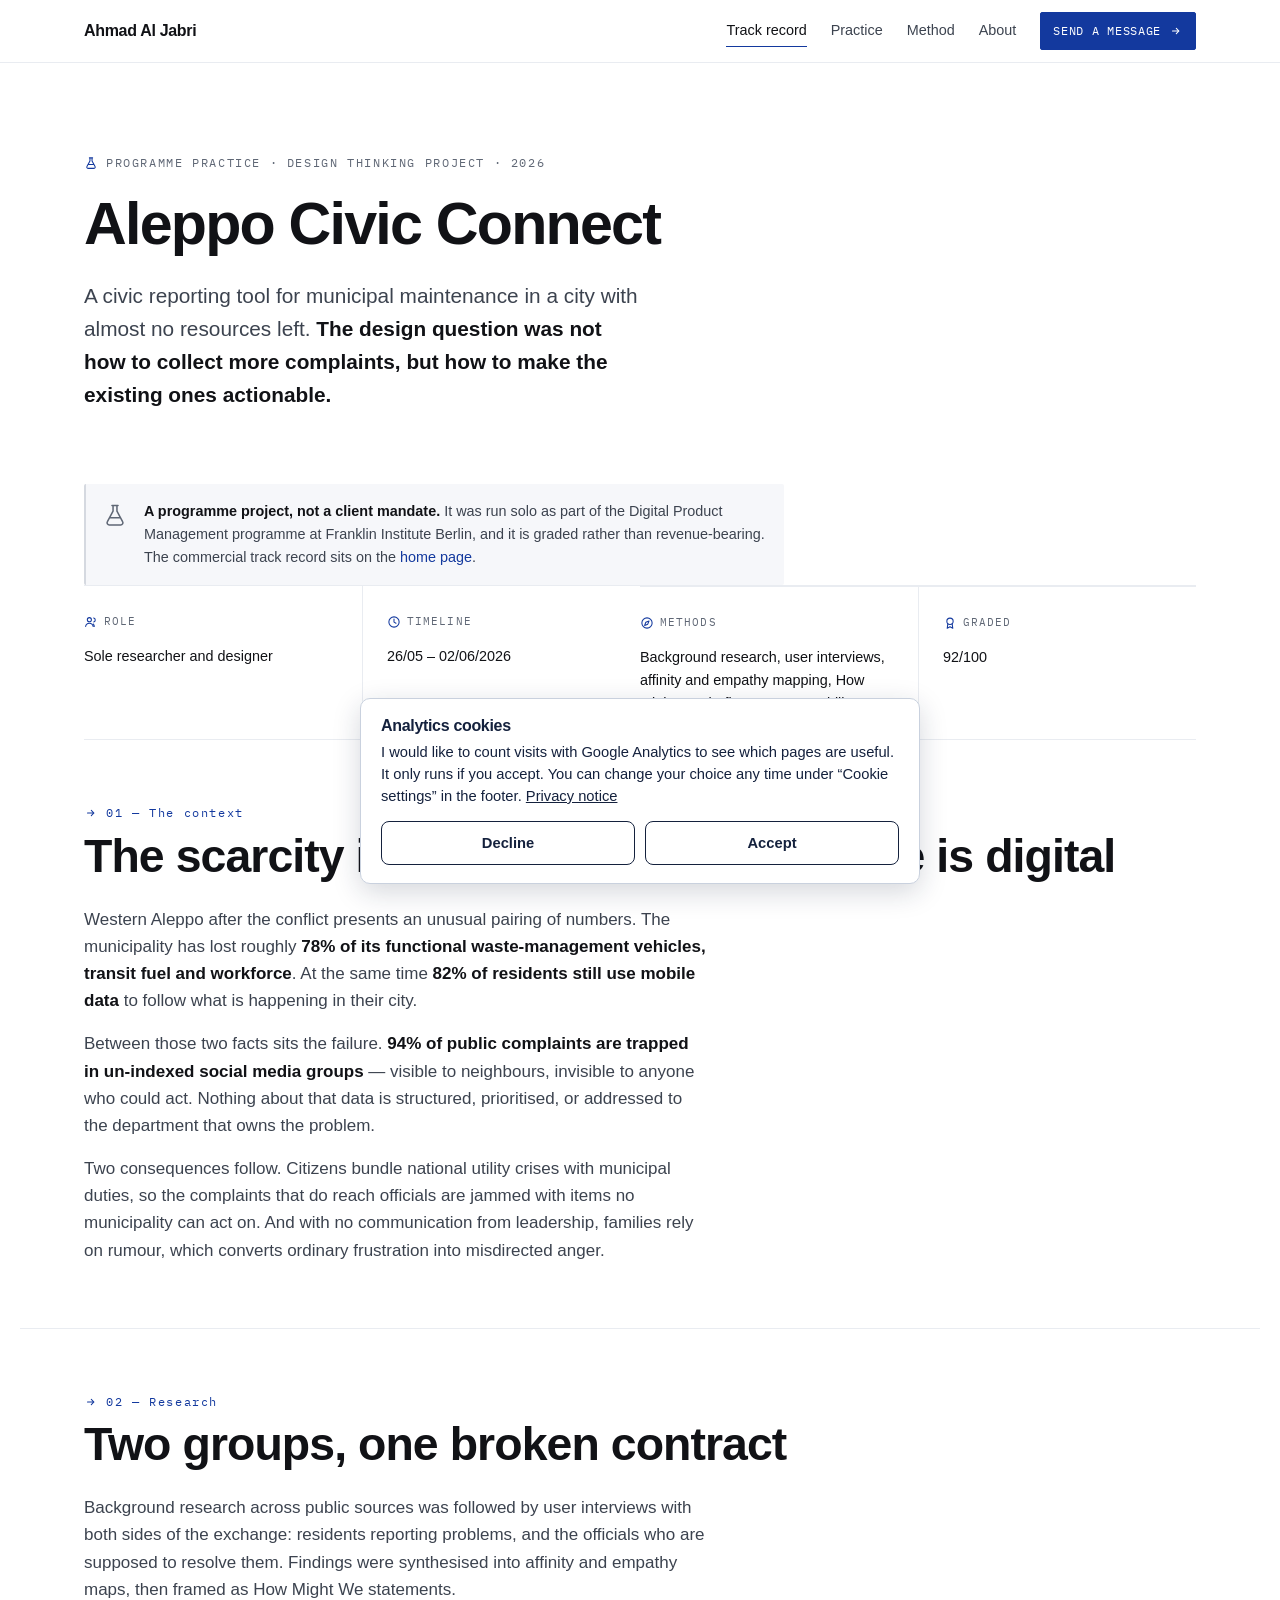
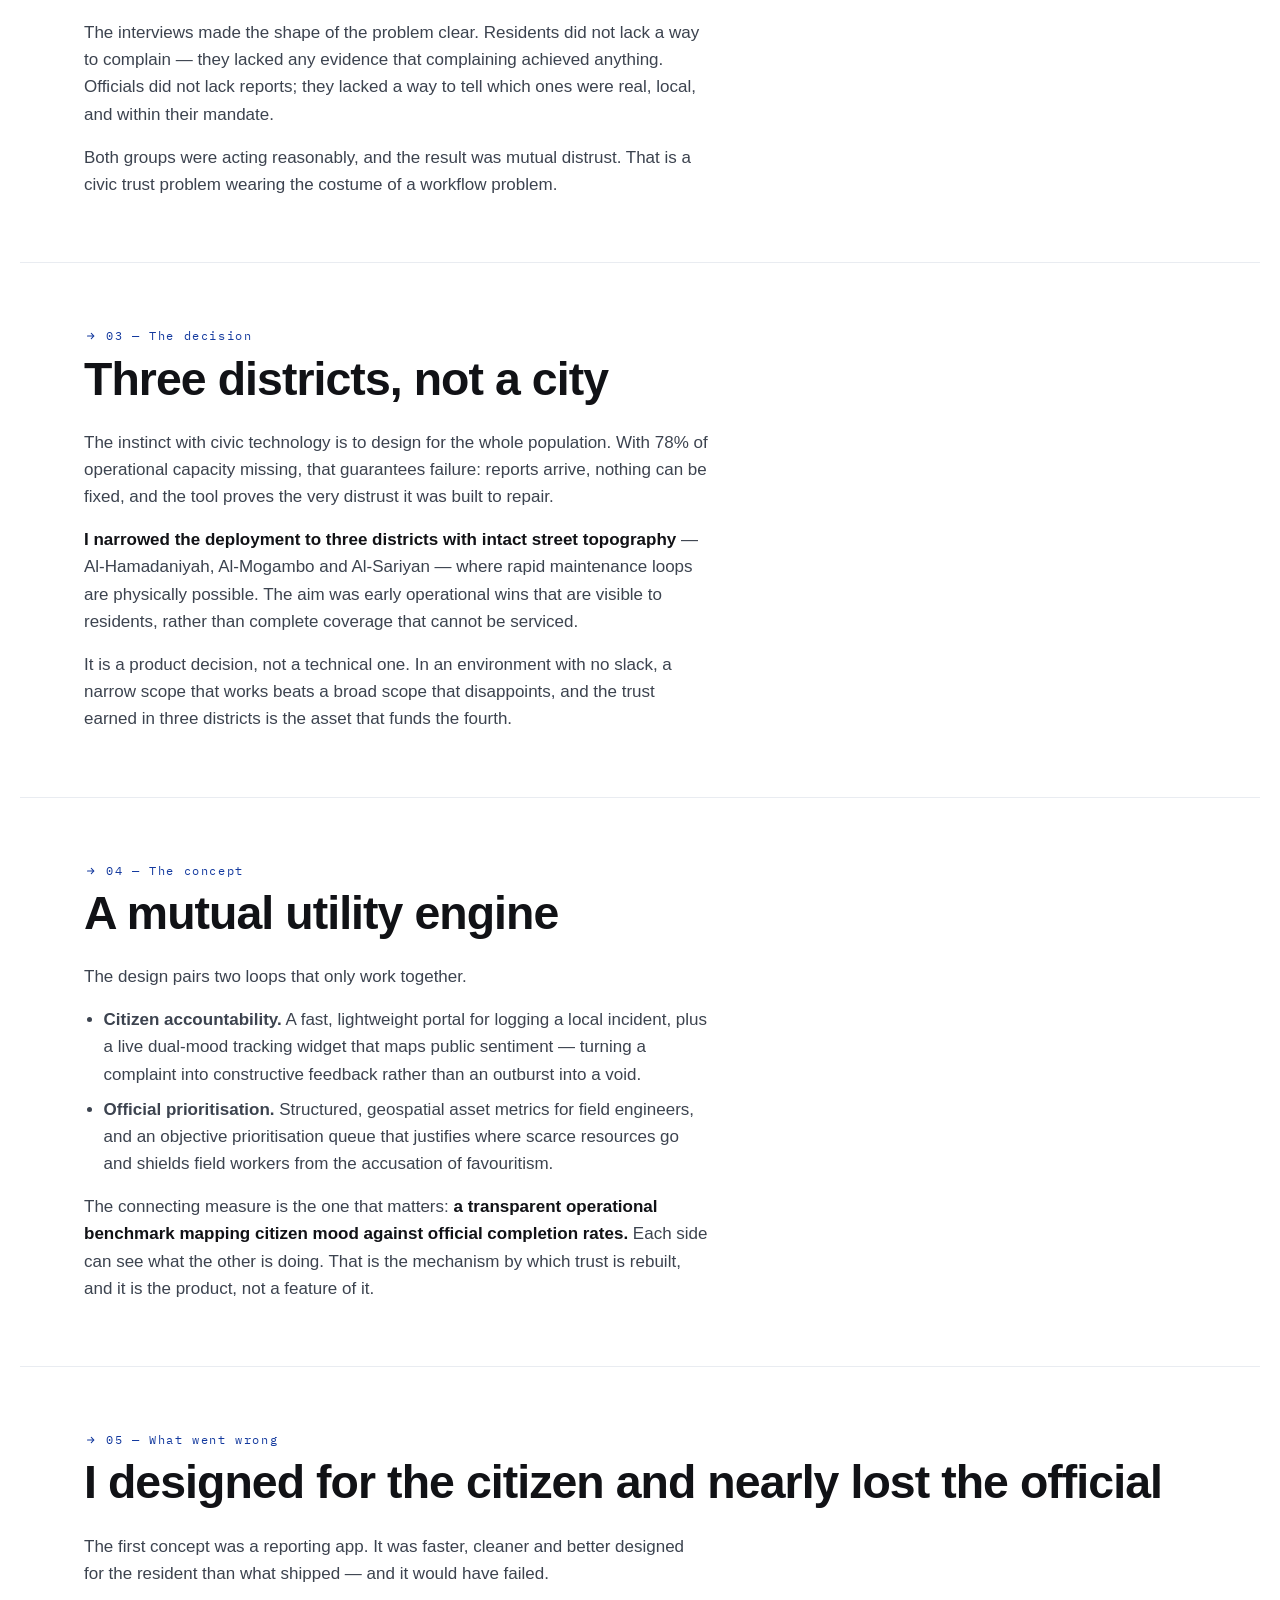
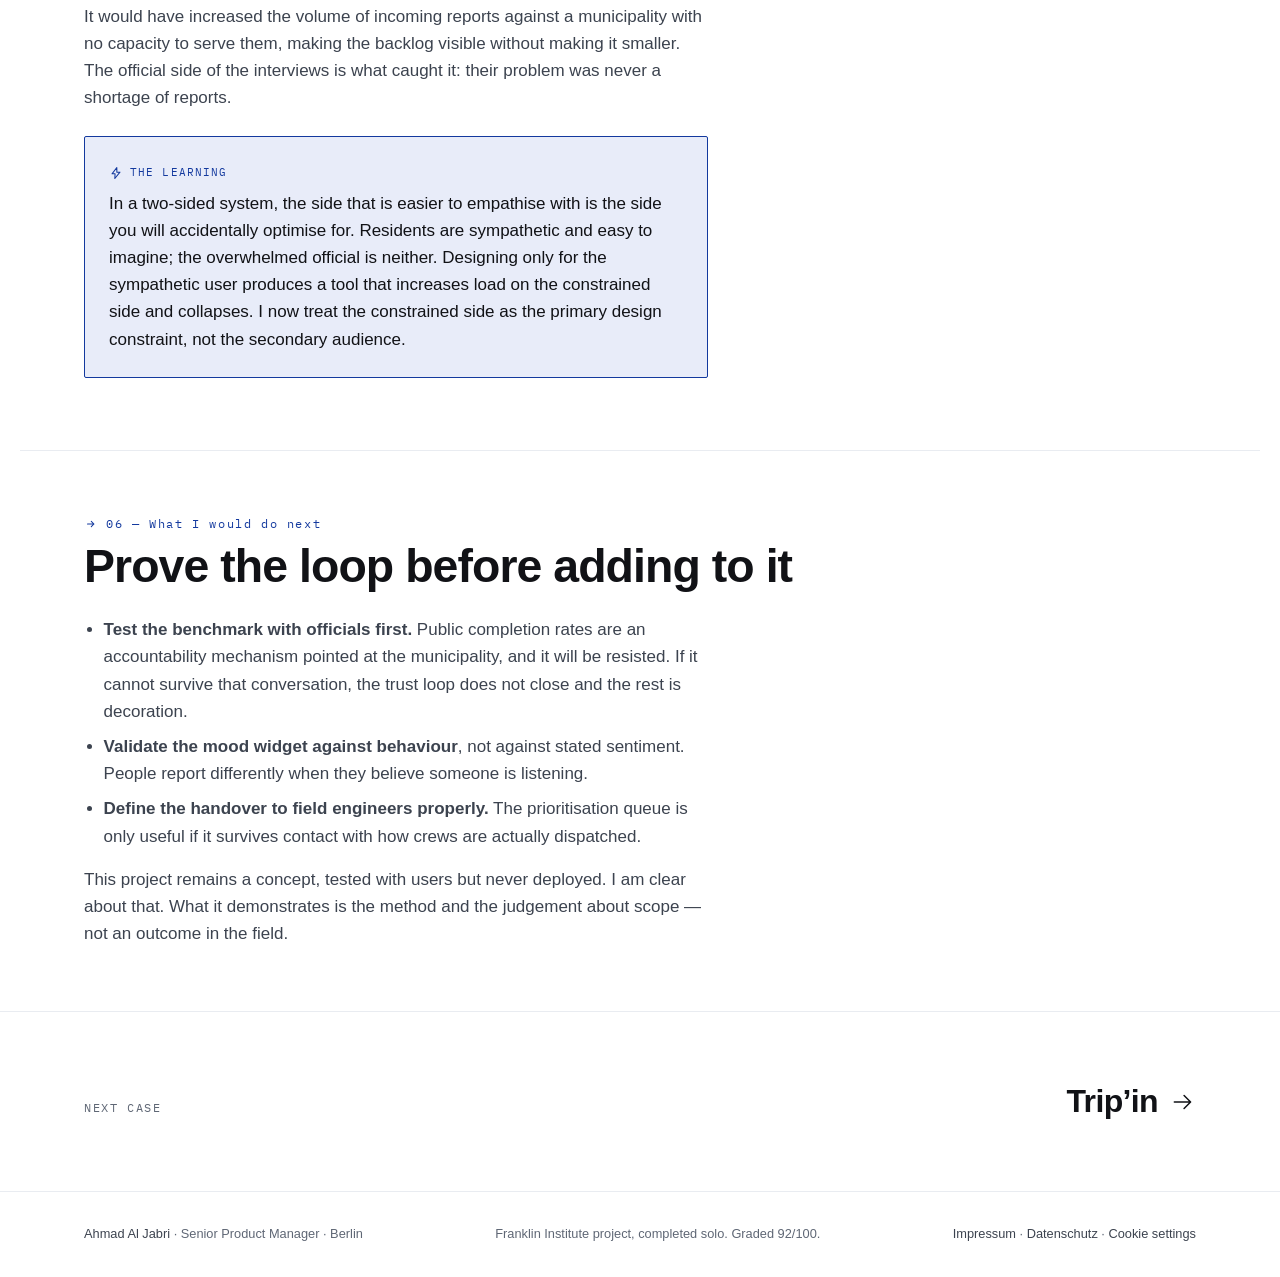
==== ahmad-site/case-aleppo.html @ 1c02255a "Add files via upload" ====
<!doctype html>
<html lang="en">
<head>
<meta charset="utf-8">
<meta name="viewport" content="width=device-width, initial-scale=1, viewport-fit=cover">
<title>Aleppo Civic Connect — Ahmad Al Jabri</title>
<meta name="description" content="A Design Thinking project: a civic reporting tool for municipal maintenance in a post-conflict city, where 78% of assets are gone but 82% of residents are still online.">
<link rel="stylesheet" href="assets/css/fonts.css">
<link rel="icon" href="assets/img/favicon.svg" type="image/svg+xml">
<link rel="canonical" href="https://ahmadaljabri.netlify.app/case-aleppo.html">
<meta property="og:type" content="website">
<meta property="og:title" content="Aleppo Civic Connect — Ahmad Al Jabri">
<meta property="og:description" content="A Design Thinking project: a civic reporting tool for municipal maintenance in a post-conflict city, where 78% of assets are gone but 82% of residents are still online.">
<meta property="og:url" content="https://ahmadaljabri.netlify.app/case-aleppo.html">
<meta property="og:image" content="https://ahmadaljabri.netlify.app/assets/img/ahmad.jpg">
<meta name="twitter:card" content="summary">
<link rel="stylesheet" href="assets/css/styles.css">
<link rel="stylesheet" href="assets/css/consent.css">
</head>
<body>

<!-- icon set -->
<svg class="icon-sprite" aria-hidden="true" focusable="false" xmlns="http://www.w3.org/2000/svg"><defs>
  <symbol id="i-arrow" viewBox="0 0 24 24"><path d="M4 12h14M13 6l6 6-6 6"/></symbol>
  <symbol id="i-arrow-sm" viewBox="0 0 24 24"><path d="M6 12h11M12.5 7.5 17 12l-4.5 4.5"/></symbol>
  <symbol id="i-rise" viewBox="0 0 24 24"><path d="M3 17.5l6-6 4 4 8-8M16.5 7.5H21v4.5"/></symbol>
  <symbol id="i-fall" viewBox="0 0 24 24"><path d="M3 6.5l6 6 4-4 8 8M16.5 16.5H21V12"/></symbol>
  <symbol id="i-chart" viewBox="0 0 24 24"><path d="M3 20.5h18M6.5 20.5V12M12 20.5V5.5M17.5 20.5V15"/></symbol>
  <symbol id="i-layers" viewBox="0 0 24 24"><path d="M12 3 3 7.5 12 12l9-4.5L12 3ZM3 12.4 12 17l9-4.6M3 17.2 12 21.8l9-4.6"/></symbol>
  <symbol id="i-target" viewBox="0 0 24 24"><circle cx="12" cy="12" r="8.6"/><circle cx="12" cy="12" r="4"/><path d="M12 11.9v.2"/></symbol>
  <symbol id="i-shield" viewBox="0 0 24 24"><path d="M12 2.9 4.6 6.1v6c0 4.2 3 7.5 7.4 9.1 4.4-1.6 7.4-4.9 7.4-9.1v-6L12 2.9Z"/><path d="M9.1 11.9l2.2 2.2 4-4"/></symbol>
  <symbol id="i-zap" viewBox="0 0 24 24"><path d="M13.4 2.6 5.2 13.4h5.2L10 21.4l8.8-10.8h-5.3l-.1-8Z"/></symbol>
  <symbol id="i-users" viewBox="0 0 24 24"><circle cx="9.2" cy="8" r="3.5"/><path d="M2.8 19.6a6.5 6.5 0 0 1 12.8 0M16.6 5.1a3.5 3.5 0 0 1 0 6.8M17.6 19.6a6.6 6.6 0 0 0-1.5-4.2"/></symbol>
  <symbol id="i-device" viewBox="0 0 24 24"><rect x="7" y="2.6" width="10" height="18.8" rx="2.2"/><path d="M11 18.6h2"/></symbol>
  <symbol id="i-grid" viewBox="0 0 24 24"><rect x="3.2" y="3.2" width="7.2" height="7.2" rx="1"/><rect x="13.6" y="3.2" width="7.2" height="7.2" rx="1"/><rect x="3.2" y="13.6" width="7.2" height="7.2" rx="1"/><rect x="13.6" y="13.6" width="7.2" height="7.2" rx="1"/></symbol>
  <symbol id="i-search" viewBox="0 0 24 24"><circle cx="10.7" cy="10.7" r="6.7"/><path d="m15.5 15.5 5.3 5.3"/></symbol>
  <symbol id="i-compass" viewBox="0 0 24 24"><circle cx="12" cy="12" r="8.8"/><path d="m15.4 8.6-2.1 5.4-5.4 2.1 2.1-5.4 5.4-2.1Z"/></symbol>
  <symbol id="i-globe" viewBox="0 0 24 24"><circle cx="12" cy="12" r="8.8"/><path d="M3.2 12h17.6M12 3.2c2.3 2.4 3.6 5.5 3.6 8.8S14.3 18.4 12 20.8c-2.3-2.4-3.6-5.5-3.6-8.8S9.7 5.6 12 3.2Z"/></symbol>
  <symbol id="i-bank" viewBox="0 0 24 24"><path d="M3 9.8 12 4.2l9 5.6M5.2 10.4v9h13.6v-9M3 19.4h18M9.2 19.4v-5.2M14.8 19.4v-5.2"/></symbol>
  <symbol id="i-briefcase" viewBox="0 0 24 24"><rect x="2.8" y="7.2" width="18.4" height="12.8" rx="2"/><path d="M8.8 7.2V5.4a2 2 0 0 1 2-2h2.4a2 2 0 0 1 2 2v1.8M2.8 12.6h18.4"/></symbol>
  <symbol id="i-cap" viewBox="0 0 24 24"><path d="M2.6 8.6 12 4.2l9.4 4.4L12 13 2.6 8.6Z"/><path d="M6.6 10.6v4.8c0 1.7 2.4 3 5.4 3s5.4-1.3 5.4-3v-4.8M20.4 9.6V15"/></symbol>
  <symbol id="i-award" viewBox="0 0 24 24"><circle cx="12" cy="9" r="5.4"/><path d="M8.3 13.4 7.2 21 12 18.4 16.8 21l-1.1-7.6"/></symbol>
  <symbol id="i-flask" viewBox="0 0 24 24"><path d="M9.2 3.2h5.6M10.2 3.2v5.2L5 18.2A2 2 0 0 0 6.8 21.2h10.4a2 2 0 0 0 1.8-3L13.8 8.4V3.2M7.6 14.6h8.8"/></symbol>
  <symbol id="i-sliders" viewBox="0 0 24 24"><path d="M3.5 7.5h9M18.5 7.5h2M3.5 16.5h3M12.5 16.5h8"/><circle cx="15" cy="7.5" r="2.4"/><circle cx="9.5" cy="16.5" r="2.4"/></symbol>
  <symbol id="i-doc" viewBox="0 0 24 24"><path d="M14 3.2H7.4a2 2 0 0 0-2 2v13.6a2 2 0 0 0 2 2h9.2a2 2 0 0 0 2-2V8L14 3.2Z"/><path d="M13.8 3.4V8h4.6M9 13.4h6M9 17h4"/></symbol>
  <symbol id="i-check" viewBox="0 0 24 24"><path d="m4.8 12.4 4.9 4.9L19.4 7.6"/></symbol>
  <symbol id="i-clock" viewBox="0 0 24 24"><circle cx="12" cy="12" r="8.8"/><path d="M12 7v5.2l3.4 2"/></symbol>
  <symbol id="i-pin" viewBox="0 0 24 24"><path d="M12 21.4s6.9-5.5 6.9-10.9a6.9 6.9 0 1 0-13.8 0C5.1 15.9 12 21.4 12 21.4Z"/><circle cx="12" cy="10.2" r="2.6"/></symbol>
  <symbol id="i-mail" viewBox="0 0 24 24"><rect x="2.8" y="4.8" width="18.4" height="14.4" rx="2"/><path d="m3.6 6.6 8.4 6.1 8.4-6.1"/></symbol>
  <symbol id="i-link" viewBox="0 0 24 24"><path d="M10.6 13.4 20.8 3.2M15 3.2h5.8V9M20 14.2V19a2 2 0 0 1-2 2H6a2 2 0 0 1-2-2V7a2 2 0 0 1 2-2h4.8"/></symbol>
  <symbol id="i-quote" viewBox="0 0 24 24"><path d="M9 7.4c-2.7 1.1-4.4 3.4-4.4 6.1 0 1.9 1.2 3.2 2.9 3.2 1.5 0 2.6-1.1 2.6-2.6 0-1.4-1-2.4-2.4-2.4M19 7.4c-2.7 1.1-4.4 3.4-4.4 6.1 0 1.9 1.2 3.2 2.9 3.2 1.5 0 2.6-1.1 2.6-2.6 0-1.4-1-2.4-2.4-2.4"/></symbol>
  <symbol id="i-swap" viewBox="0 0 24 24"><path d="M4 8.4h13.4M14.4 5.4l3 3-3 3M20 15.6H6.6M9.6 12.6l-3 3 3 3"/></symbol>
</defs></svg>

<div class="progress" aria-hidden="true"></div>
<a class="skip" href="#main">Skip to content</a>

<header class="nav nav--static">
  <div class="wrap nav-in">
    <a class="nav-name" href="index.html">Ahmad Al Jabri</a>
    <nav class="nav-links" aria-label="Primary">
      <a href="index.html#work" class="is-active">Track record</a>
      <a href="index.html#practice">Practice</a>
      <a href="index.html#method">Method</a>
      <a href="index.html#about">About</a>
    </nav>
    <a class="btn btn--sm" href="index.html#contact">Send a message<svg class="icon icon--sm" aria-hidden="true"><use href="#i-arrow-sm"/></svg></a>
  </div>
</header>

<main id="main">

  <section class="case-hero wrap">
    <p class="eyebrow"><svg class="icon icon--sm" aria-hidden="true"><use href="#i-flask"/></svg>Programme practice · Design Thinking project · 2026</p>
    <h1>Aleppo Civic Connect</h1>
    <p class="one-line">A civic reporting tool for municipal maintenance in a city with almost no resources left. <b>The design question was not how to collect more complaints, but how to make the existing ones actionable.</b></p>
  </section>

  <section class="wrap">
    <div class="tier tier--quiet">
      <svg class="icon icon--lg" aria-hidden="true"><use href="#i-flask"/></svg>
      <p><b>A programme project, not a client mandate.</b> It was run solo as part of the Digital Product Management programme at Franklin Institute Berlin, and it is graded rather than revenue-bearing. The commercial track record sits on the <a href="index.html#work">home page</a>.</p>
    </div>
  </section>

  <section class="wrap">
    <div class="glance">
      <div><p class="k"><svg class="icon icon--sm" aria-hidden="true"><use href="#i-users"/></svg>Role</p><p class="v">Sole researcher and designer</p></div>
      <div><p class="k"><svg class="icon icon--sm" aria-hidden="true"><use href="#i-clock"/></svg>Timeline</p><p class="v">26/05 – 02/06/2026</p></div>
      <div><p class="k"><svg class="icon icon--sm" aria-hidden="true"><use href="#i-compass"/></svg>Methods</p><p class="v">Background research, user interviews, affinity and empathy mapping, How Might We, lo-fi prototype, usability test</p></div>
      <div><p class="k"><svg class="icon icon--sm" aria-hidden="true"><use href="#i-award"/></svg>Graded</p><p class="v">92/100</p></div>
    </div>
  </section>

  <section class="beat wrap" style="border-top:0">
    <div class="beat-head">
      <p class="n"><svg class="icon icon--sm" aria-hidden="true"><use href="#i-arrow-sm"/></svg>01 — The context</p>
      <h2>The scarcity is physical; the abundance is digital</h2>
    </div>
    <div class="prose">
      <p>Western Aleppo after the conflict presents an unusual pairing of numbers. The municipality has lost roughly <b>78% of its functional waste-management vehicles, transit fuel and workforce</b>. At the same time <b>82% of residents still use mobile data</b> to follow what is happening in their city.</p>
      <p>Between those two facts sits the failure. <b>94% of public complaints are trapped in un-indexed social media groups</b> — visible to neighbours, invisible to anyone who could act. Nothing about that data is structured, prioritised, or addressed to the department that owns the problem.</p>
      <p>Two consequences follow. Citizens bundle national utility crises with municipal duties, so the complaints that do reach officials are jammed with items no municipality can act on. And with no communication from leadership, families rely on rumour, which converts ordinary frustration into misdirected anger.</p>
    </div>
  </section>

  <section class="beat wrap">
    <div class="beat-head">
      <p class="n"><svg class="icon icon--sm" aria-hidden="true"><use href="#i-arrow-sm"/></svg>02 — Research</p>
      <h2>Two groups, one broken contract</h2>
    </div>
    <div class="prose">
      <p>Background research across public sources was followed by user interviews with both sides of the exchange: residents reporting problems, and the officials who are supposed to resolve them. Findings were synthesised into affinity and empathy maps, then framed as How Might We statements.</p>
      <p>The interviews made the shape of the problem clear. Residents did not lack a way to complain — they lacked any evidence that complaining achieved anything. Officials did not lack reports; they lacked a way to tell which ones were real, local, and within their mandate.</p>
      <p>Both groups were acting reasonably, and the result was mutual distrust. That is a civic trust problem wearing the costume of a workflow problem.</p>
    </div>
  </section>

  <section class="beat wrap">
    <div class="beat-head">
      <p class="n"><svg class="icon icon--sm" aria-hidden="true"><use href="#i-arrow-sm"/></svg>03 — The decision</p>
      <h2>Three districts, not a city</h2>
    </div>
    <div class="prose">
      <p>The instinct with civic technology is to design for the whole population. With 78% of operational capacity missing, that guarantees failure: reports arrive, nothing can be fixed, and the tool proves the very distrust it was built to repair.</p>
      <p><b>I narrowed the deployment to three districts with intact street topography</b> — Al-Hamadaniyah, Al-Mogambo and Al-Sariyan — where rapid maintenance loops are physically possible. The aim was early operational wins that are visible to residents, rather than complete coverage that cannot be serviced.</p>
      <p>It is a product decision, not a technical one. In an environment with no slack, a narrow scope that works beats a broad scope that disappoints, and the trust earned in three districts is the asset that funds the fourth.</p>
    </div>
  </section>

  <section class="beat wrap">
    <div class="beat-head">
      <p class="n"><svg class="icon icon--sm" aria-hidden="true"><use href="#i-arrow-sm"/></svg>04 — The concept</p>
      <h2>A mutual utility engine</h2>
    </div>
    <div class="prose">
      <p>The design pairs two loops that only work together.</p>
      <ul>
        <li><b>Citizen accountability.</b> A fast, lightweight portal for logging a local incident, plus a live dual-mood tracking widget that maps public sentiment — turning a complaint into constructive feedback rather than an outburst into a void.</li>
        <li><b>Official prioritisation.</b> Structured, geospatial asset metrics for field engineers, and an objective prioritisation queue that justifies where scarce resources go and shields field workers from the accusation of favouritism.</li>
      </ul>
      <p>The connecting measure is the one that matters: <b>a transparent operational benchmark mapping citizen mood against official completion rates.</b> Each side can see what the other is doing. That is the mechanism by which trust is rebuilt, and it is the product, not a feature of it.</p>
    </div>
  </section>

  <section class="beat wrap">
    <div class="beat-head">
      <p class="n"><svg class="icon icon--sm" aria-hidden="true"><use href="#i-arrow-sm"/></svg>05 — What went wrong</p>
      <h2>I designed for the citizen and nearly lost the official</h2>
    </div>
    <div class="prose">
      <p>The first concept was a reporting app. It was faster, cleaner and better designed for the resident than what shipped — and it would have failed.</p>
      <p>It would have increased the volume of incoming reports against a municipality with no capacity to serve them, making the backlog visible without making it smaller. The official side of the interviews is what caught it: their problem was never a shortage of reports.</p>
      <div class="pull">
        <p class="k"><svg class="icon icon--sm" aria-hidden="true"><use href="#i-zap"/></svg>The learning</p>
        <p>In a two-sided system, the side that is easier to empathise with is the side you will accidentally optimise for. Residents are sympathetic and easy to imagine; the overwhelmed official is neither. Designing only for the sympathetic user produces a tool that increases load on the constrained side and collapses. I now treat the constrained side as the primary design constraint, not the secondary audience.</p>
      </div>
    </div>
  </section>

  <section class="beat wrap">
    <div class="beat-head">
      <p class="n"><svg class="icon icon--sm" aria-hidden="true"><use href="#i-arrow-sm"/></svg>06 — What I would do next</p>
      <h2>Prove the loop before adding to it</h2>
    </div>
    <div class="prose">
      <ul>
        <li><b>Test the benchmark with officials first.</b> Public completion rates are an accountability mechanism pointed at the municipality, and it will be resisted. If it cannot survive that conversation, the trust loop does not close and the rest is decoration.</li>
        <li><b>Validate the mood widget against behaviour</b>, not against stated sentiment. People report differently when they believe someone is listening.</li>
        <li><b>Define the handover to field engineers properly.</b> The prioritisation queue is only useful if it survives contact with how crews are actually dispatched.</li>
      </ul>
      <p>This project remains a concept, tested with users but never deployed. I am clear about that. What it demonstrates is the method and the judgement about scope — not an outcome in the field.</p>
    </div>
  </section>

  <section class="next">
    <div class="wrap">
      <a href="case-tripin.html">
        <span class="label">Next case</span>
        <span class="title">Trip’in  <svg class="icon icon--lg" aria-hidden="true"><use href="#i-arrow"/></svg></span>
      </a>
    </div>
  </section>

</main>

<footer class="foot">
  <div class="wrap foot-in">
    <span><a href="index.html">Ahmad Al Jabri</a> · Senior Product Manager · Berlin</span>
    <span>Franklin Institute project, completed solo. Graded 92/100.</span>
    <span><a href="impressum.html">Impressum</a> · <a href="datenschutz.html">Datenschutz</a> · <a href="#" data-cookie-settings>Cookie settings</a></span>
  </div>
</footer>

<script src="assets/js/main.js"></script>
<script src="assets/js/consent.js"></script>
</body>
</html>
---- ahmad-site/assets/css/fonts.css ----
/* Self-hosted fonts: nothing is requested from Google.
   Archivo: put Archivo-Variable.woff2 in assets/fonts/ (see README-DEPLOY.txt).
   Until then the page falls back to Helvetica Neue / Arial, which is legible but not identical. */
@font-face{font-family:"Archivo";font-style:normal;font-weight:100 900;font-display:swap;
  src:url("../fonts/Archivo-Variable.woff2") format("woff2")}
@font-face{font-family:"IBM Plex Mono";font-style:normal;font-weight:400 500;font-display:swap;
  src:url("../fonts/IBMPlexMono-Regular.woff") format("woff")}
---- ahmad-site/assets/css/styles.css ----
/* ==========================================================================
   AAJ DESIGN SYSTEM v1.1 — Ahmad Al Jabri portfolio
   --------------------------------------------------------------------------
   Layers, in order. Never hard-code a value that a token already holds.

     1. PRIMITIVES   raw ramps — colour, type scale, space scale, motion
     2. SEMANTIC     role-based aliases — surface, text, border, action
     3. BASE          element defaults
     4. COMPONENTS   built only from layer 2
     5. ICONOGRAPHY  one stroke grid, one sizing rule, currentColor
     6. MOTION       layered onto a page that is already complete

   Foundations follow the course material: an 8-point spacing grid and
   component states after Material Design [M04.2, Design Standards &
   Libraries]; grouping by proximity and similarity after the Gestalt audit;
   visible system status and user control after Nielsen's heuristics.
   Contrast ratios are measured against #FFFFFF and noted beside each token.
   ========================================================================== */

/* ==========================================================================
   1. PRIMITIVES
   ========================================================================== */
:root{
  /* --- colour ramp -------------------------------------------------------
     Neutrals carry a slight blue bias toward the accent so the page reads
     as one system rather than as grey plus a colour.                      */
  --c-white:#FFFFFF;
  --c-ink-900:#111216;   /* 18.9:1 — body and headings            */
  --c-ink-700:#3C434F;   /* 10.1:1 — strong secondary text        */
  --c-ink-500:#5F6775;   /*  5.7:1 — small labels, captions (AA)  */
  --c-ink-300:#9AA2B1;   /*  2.9:1 — decorative only, never text  */
  --c-ink-200:#D5D9E0;   /* borders                               */
  --c-ink-100:#E9ECF1;   /* rules, inactive tracks                */
  --c-ink-050:#F6F7FA;   /* raised surface                        */

  --c-accent-700:#0E2E80; /* hover state                          */
  --c-accent-500:#13399E; /* 10.0:1 — links, actions, data marks  */
  --c-accent-300:#6E84D6; /*  3.4:1 — the "before" mark; graphic  */
  --c-accent-100:#E8ECF9; /* tint surface                         */

  /* --- type scale — modular, ratio 1.25, 17px base ---------------------- */
  --font-display:"Archivo","Helvetica Neue",Arial,sans-serif;
  --font-body:"Archivo","Helvetica Neue",Arial,sans-serif;
  --font-mono:"IBM Plex Mono","SFMono-Regular",Consolas,monospace;

  --text-2xs:0.72rem;   /* 12px — mono labels, eyebrows      */
  --text-xs:0.8rem;     /* 14px — captions, footnotes        */
  --text-sm:0.9rem;     /* 15px — secondary body             */
  --text-base:1rem;     /* 17px — body                       */
  --text-lg:1.18rem;    /* 20px — lede                       */
  --text-xl:1.45rem;    /* 25px — h3                         */
  --text-2xl:1.9rem;    /* 32px — h2 min                     */
  --text-3xl:2.9rem;    /* 49px — h2 max                     */
  --text-4xl:5rem;      /* 85px — h1 max                     */

  --weight-regular:400;
  --weight-medium:500;
  --weight-semibold:600;
  --weight-bold:700;
  --weight-black:800;

  --leading-tight:1.02;
  --leading-snug:1.25;
  --leading-normal:1.6;

  --tracking-tight:-.03em;
  --tracking-normal:-.02em;
  --tracking-wide:.14em;   /* uppercase mono only */

  /* --- space scale — 8pt grid with half steps --------------------------- */
  --space-1:4px;
  --space-2:8px;
  --space-3:12px;
  --space-4:16px;
  --space-5:24px;
  --space-6:32px;
  --space-7:48px;
  --space-8:64px;
  --space-9:96px;
  --space-10:128px;

  /* --- geometry --------------------------------------------------------- */
  --radius-sharp:2px;     /* the only radius in the system */
  --border-hair:1px;
  --max-measure:66ch;     /* reading width  */
  --max-width:1240px;     /* page container */
  --gutter:clamp(20px,5vw,64px);
  --tap-min:44px;         /* minimum interactive target */

  /* --- icon grid -------------------------------------------------------- */
  --icon-stroke:1.6;      /* one stroke weight across the set */
  --icon-sm:14px;
  --icon-md:18px;
  --icon-lg:26px;

  /* --- motion ----------------------------------------------------------- */
  --dur-fast:160ms;
  --dur-base:240ms;
  --dur-slow:450ms;
  --dur-chart:800ms;
  --dur-rail:1100ms;
  --stagger:80ms;
  --ease-standard:cubic-bezier(.2,.7,.3,1);
  --ease-out:ease-out;
}

/* ==========================================================================
   2. SEMANTIC TOKENS — components reference only these
   ========================================================================== */
:root{
  --surface:var(--c-white);
  --surface-raised:var(--c-ink-050);
  --surface-tint:var(--c-accent-100);

  --text-primary:var(--c-ink-900);
  --text-secondary:var(--c-ink-700);
  --text-muted:var(--c-ink-500);
  --text-ondark:var(--c-white);

  --border-default:var(--c-ink-200);
  --border-subtle:var(--c-ink-100);
  --border-strong:var(--c-ink-900);
  --border-accent:var(--c-accent-500);

  --action:var(--c-accent-500);
  --action-hover:var(--c-accent-700);
  --action-tint:var(--c-accent-100);

  --data-primary:var(--c-accent-500);
  --data-before:var(--c-accent-300);
  --data-deemph:var(--c-ink-500);
  --data-track:var(--c-accent-100);
  --data-muted:var(--c-ink-200);

  --icon-default:var(--c-ink-500);
  --icon-accent:var(--c-accent-500);

  --focus-ring:var(--c-accent-500);

  --rule:var(--border-hair) solid var(--border-subtle);
  color-scheme:light;
}

/* ==========================================================================
   3. BASE
   ========================================================================== */
*,*::before,*::after{box-sizing:border-box}
html{-webkit-text-size-adjust:100%;scroll-behavior:smooth}

body{
  margin:0;
  background:var(--surface);
  color:var(--text-primary);
  font-family:var(--font-body);
  font-size:17px;
  line-height:var(--leading-normal);
  -webkit-font-smoothing:antialiased;
  text-rendering:optimizeLegibility;
}

img{max-width:100%;height:auto;display:block}

a{color:var(--action);text-decoration:none}
a:hover{text-decoration:underline;text-underline-offset:3px}

/* Focus: one visible treatment everywhere [Nielsen #1, visibility of status] */
a:focus-visible,button:focus-visible,input:focus-visible,textarea:focus-visible{
  outline:2px solid var(--focus-ring);
  outline-offset:3px;
  border-radius:var(--radius-sharp);
}

h1,h2,h3,h4{
  font-family:var(--font-display);margin:0;text-wrap:balance;
  letter-spacing:var(--tracking-normal);font-weight:var(--weight-bold);
}
h1{font-size:clamp(2.6rem,6.4vw,var(--text-4xl));line-height:var(--leading-tight);font-weight:var(--weight-black);letter-spacing:var(--tracking-tight)}
h2{font-size:clamp(var(--text-2xl),3.8vw,var(--text-3xl));line-height:1.1}
h3{font-size:clamp(1.15rem,2vw,var(--text-xl));line-height:var(--leading-snug)}
h4{font-size:1.02rem;line-height:1.3}
p{margin:0}

.wrap{max-width:var(--max-width);margin-inline:auto;padding-inline:var(--gutter)}
.num{font-variant-numeric:tabular-nums;font-feature-settings:"tnum" 1}

/* ==========================================================================
   4. COMPONENTS
   ========================================================================== */

/* --- label / eyebrow ------------------------------------------------------ */
.eyebrow{
  font-family:var(--font-mono);font-size:var(--text-2xs);font-weight:var(--weight-medium);
  letter-spacing:var(--tracking-wide);text-transform:uppercase;color:var(--text-muted);margin:0;
  display:inline-flex;align-items:center;gap:var(--space-2);
}
.eyebrow .icon{color:var(--icon-accent)}

/* --- section frame -------------------------------------------------------- */
.section{padding-block:clamp(var(--space-8),8vw,112px);border-top:var(--rule)}
.section--flush{border-top:0}
.section-head{display:flex;align-items:center;gap:var(--space-5);margin-bottom:var(--space-5)}
.section-head .line{flex:1;height:1px;background:var(--border-subtle);min-width:var(--space-5);transform:scaleX(0);transform-origin:left}
.section-head.is-in .line{transform:scaleX(1);transition:transform var(--dur-rail) var(--ease-standard)}
.lede{font-size:clamp(1.02rem,1.5vw,var(--text-lg));color:var(--text-secondary);max-width:60ch}

/* --- scroll progress [Nielsen #1 — visibility of system status] ----------- */
.progress{
  position:fixed;top:0;left:0;z-index:60;height:2px;width:100%;
  background:var(--action);transform:scaleX(0);transform-origin:0 50%;
  transition:transform 90ms linear;pointer-events:none;
}

/* --- navigation ----------------------------------------------------------- */
.nav{
  position:fixed;inset-inline:0;top:0;z-index:50;
  background:rgba(255,255,255,.9);
  backdrop-filter:saturate(180%) blur(10px);
  -webkit-backdrop-filter:saturate(180%) blur(10px);
  border-bottom:var(--border-hair) solid transparent;
  transform:translateY(-100%);
  transition:transform var(--dur-base) var(--ease-standard),border-color var(--dur-base) var(--ease-standard);
}
.nav.is-visible{transform:translateY(0);border-bottom-color:var(--border-subtle)}
.nav--static{position:sticky;transform:none;border-bottom-color:var(--border-subtle)}
.nav-in{display:flex;align-items:center;gap:var(--space-5);min-height:62px}
.nav-name{font-family:var(--font-display);font-weight:var(--weight-bold);letter-spacing:var(--tracking-normal);color:var(--text-primary);font-size:var(--text-base)}
.nav-name:hover{text-decoration:none;color:var(--action)}
.nav-links{display:none;gap:var(--space-5);margin-left:auto;font-size:var(--text-sm)}
.nav-links a{color:var(--text-secondary);position:relative;padding-block:var(--space-1)}
.nav-links a::after{
  content:"";position:absolute;left:0;right:0;bottom:0;height:1px;background:var(--action);
  transform:scaleX(0);transform-origin:left;transition:transform var(--dur-fast) var(--ease-standard);
}
.nav-links a:hover,.nav-links a.is-active{color:var(--text-primary);text-decoration:none}
.nav-links a:hover::after,.nav-links a.is-active::after{transform:scaleX(1)}
.nav .btn{margin-left:auto}
@media(min-width:860px){
  .nav-links{display:flex}
  .nav .btn{margin-left:0}
}

/* --- button --------------------------------------------------------------
   States: default · hover · focus-visible · active. Minimum target 44px. */
.btn{
  display:inline-flex;align-items:center;justify-content:center;gap:var(--space-2);
  min-height:var(--tap-min);
  font-family:var(--font-mono);font-size:var(--text-2xs);letter-spacing:.06em;text-transform:uppercase;
  padding:var(--space-3) var(--space-4);border-radius:var(--radius-sharp);
  border:var(--border-hair) solid var(--action);
  background:var(--action);color:var(--text-ondark);cursor:pointer;white-space:nowrap;
  transition:background var(--dur-fast) var(--ease-standard),border-color var(--dur-fast) var(--ease-standard),color var(--dur-fast) var(--ease-standard);
}
.btn:hover{background:var(--action-hover);border-color:var(--action-hover);color:var(--text-ondark);text-decoration:none}
.btn:active{transform:translateY(1px)}
.btn--ghost{background:transparent;color:var(--action)}
.btn--ghost:hover{background:var(--action-tint);color:var(--action);border-color:var(--action)}
.btn--sm{min-height:38px;padding:var(--space-2) var(--space-3)}
.btn .icon{transition:transform var(--dur-fast) var(--ease-standard)}
.btn:hover .icon{transform:translateX(3px)}

/* --- tag ------------------------------------------------------------------ */
.tag{
  display:inline-flex;align-items:center;gap:6px;
  font-family:var(--font-mono);font-size:.7rem;letter-spacing:.06em;color:var(--text-secondary);
  border:var(--border-hair) solid var(--border-default);border-radius:var(--radius-sharp);
  padding:var(--space-1) 9px;white-space:nowrap;
}
.tag .icon{color:var(--icon-default)}

/* --- hero ----------------------------------------------------------------- */
.hero{padding-block:clamp(68px,11vw,132px) clamp(var(--space-7),6vw,72px)}
.hero-grid{display:grid;gap:clamp(var(--space-6),4vw,var(--space-7));align-items:end}
@media(min-width:900px){.hero-grid{grid-template-columns:minmax(0,1fr) 300px}}
.hero h1{margin-top:var(--space-4)}
.hero h1 em{font-style:normal;color:var(--action)}
.hero-sub{margin-top:var(--space-5);font-size:clamp(1.05rem,1.7vw,1.32rem);line-height:1.45;color:var(--text-secondary);max-width:40ch}
.hero-actions{display:flex;flex-wrap:wrap;gap:var(--space-3);margin-top:var(--space-6)}
.hero-note{display:flex;flex-wrap:wrap;gap:var(--space-2) var(--space-5);margin-top:var(--space-6)}
.hero-note span{display:inline-flex;align-items:center;gap:var(--space-2);font-size:var(--text-xs);color:var(--text-muted)}
.hero-note .icon{color:var(--icon-accent)}
.portrait{margin:0;position:relative;max-width:220px}
@media(min-width:900px){.portrait{max-width:none}}
.portrait img{aspect-ratio:1;object-fit:cover;filter:grayscale(1) contrast(1.04)}
.portrait figcaption{
  display:inline-flex;align-items:center;gap:var(--space-2);
  font-family:var(--font-mono);font-size:.68rem;letter-spacing:.1em;text-transform:uppercase;
  color:var(--text-muted);margin-top:var(--space-3);
}
.portrait figcaption .icon{color:var(--icon-accent)}
.portrait figcaption{white-space:nowrap}
@media(max-width:480px){.portrait figcaption{font-size:.58rem;letter-spacing:.06em}}

/* --- data strip (proof / stats / glance) ---------------------------------
   One pattern, three uses. Grouping by proximity; hairlines, not boxes.   */
.proof,.glance,.stats-row,.orgs,.method{display:grid;gap:0}
.proof,.glance,.stats-row{border-top:var(--rule);border-bottom:var(--rule)}
.proof > div,.glance > div,.stats-row > div,.orgs > div,.method > div{padding:var(--space-5) 0;border-top:var(--rule)}
.proof > div:first-child,.glance > div:first-child,.stats-row > div:first-child,.orgs > div:first-child,.method > div:first-child{border-top:0}
@media(min-width:620px){
  .proof,.glance{grid-template-columns:repeat(2,1fr)}
  .stats-row{grid-template-columns:repeat(3,1fr)}
  .proof > div,.glance > div,.stats-row > div{padding:var(--space-5) var(--space-5);border-left:var(--rule);border-top:0}
  .proof > div:nth-child(odd),.glance > div:nth-child(odd){padding-left:0;border-left:0}
  .proof > div:nth-child(n+3),.glance > div:nth-child(n+3){border-top:var(--rule)}
  .stats-row > div:first-child{padding-left:0;border-left:0}
}
@media(min-width:760px){
  .method{grid-template-columns:repeat(2,1fr)}
  .method > div{padding:var(--space-6) var(--space-5);border-left:var(--rule);border-top:0}
  .method > div:nth-child(odd){padding-left:0;border-left:0}
  .method > div:nth-child(n+3){border-top:var(--rule)}
}
@media(min-width:720px){
  .orgs{grid-template-columns:repeat(2,1fr)}
  .orgs > div{padding:var(--space-5) var(--space-5);border-left:var(--rule);border-top:0}
  .orgs > div:nth-child(odd){padding-left:0;border-left:0}
  .orgs > div:nth-child(n+3){border-top:var(--rule)}
}
@media(min-width:980px){
  .proof{grid-template-columns:repeat(4,1fr)}
  .proof > div{border-top:0;border-left:var(--rule);padding-left:var(--space-5)}
  .proof > div:first-child{padding-left:0;border-left:0}
}
@media(min-width:960px){
  .glance{grid-template-columns:repeat(4,1fr)}
  .glance > div{border-top:0;border-left:var(--rule);padding-left:var(--space-5)}
  .glance > div:first-child{padding-left:0;border-left:0}
}
@media(min-width:1040px){
  .orgs{grid-template-columns:repeat(4,1fr)}
  .orgs > div{border-top:0;border-left:var(--rule);padding-left:var(--space-5)}
  .orgs > div:first-child{padding-left:0;border-left:0}
}
@media(min-width:1100px){
  .method{grid-template-columns:repeat(4,1fr)}
  .method > div{border-top:0;border-left:var(--rule);padding-left:var(--space-5)}
  .method > div:first-child{padding-left:0;border-left:0}
}

.proof .figure,.stats-row .figure{
  font-family:var(--font-display);font-weight:var(--weight-black);letter-spacing:-.035em;
  line-height:1;color:var(--text-primary);
}
.proof .figure{font-size:clamp(2.1rem,4.4vw,3.1rem)}
.stats-row .figure{font-size:clamp(1.7rem,3.4vw,2.4rem)}
.proof .figure .unit{color:var(--action)}
.proof .caption,.stats-row .caption{margin-top:var(--space-2);font-size:var(--text-sm);color:var(--text-secondary);max-width:28ch}
/* figures wrap to different line counts, so the attribution is pushed to a
   shared baseline: four tiles, one bottom edge. */
.proof > div{display:flex;flex-direction:column}
.proof .src{margin-top:auto;padding-top:var(--space-3);display:inline-flex;align-items:flex-start;gap:6px;font-family:var(--font-mono);font-size:.66rem;letter-spacing:.08em;text-transform:uppercase;color:var(--text-muted)}
.proof .src .icon{margin-top:1px}
.proof .src .icon{color:var(--icon-accent)}
.glance .k{display:inline-flex;align-items:center;gap:6px;font-family:var(--font-mono);font-size:.68rem;letter-spacing:.1em;text-transform:uppercase;color:var(--text-muted)}
.glance .k .icon{color:var(--icon-accent)}
.glance .v{margin-top:var(--space-2);font-size:var(--text-sm);font-weight:var(--weight-medium)}

/* --- tier banner ---------------------------------------------------------
   Names what a block of work IS, so a commercial result and a training
   project are never read at the same weight.                             */
.tier{
  display:flex;flex-wrap:nowrap;align-items:flex-start;gap:var(--space-4);
  margin-top:var(--space-5);padding:var(--space-4);
  border-left:2px solid var(--border-accent);background:var(--surface-raised);
  border-radius:var(--radius-sharp);max-width:74ch;
}
.tier .icon{color:var(--icon-accent);flex:none;margin-top:2px}
.tier > p{flex:1 1 auto;min-width:0}
.tier p{font-size:var(--text-sm);color:var(--text-secondary)}
.tier p b{color:var(--text-primary);font-weight:var(--weight-semibold)}
.tier--quiet{border-left-color:var(--border-default)}
.tier--quiet .icon{color:var(--icon-default)}

/* --- work index (tier one — commercial) ----------------------------------- */
.work-list{display:grid;gap:clamp(var(--space-6),5vw,var(--space-8));margin-top:var(--space-6)}
.work-item{display:grid;gap:var(--space-5);padding-top:var(--space-6);border-top:var(--border-hair) solid var(--border-subtle);transition:border-top-color var(--dur-base) var(--ease-standard)}
.work-item:hover{border-top-color:var(--border-accent)}
@media(min-width:860px){.work-item{grid-template-columns:minmax(0,7fr) minmax(0,5fr);gap:var(--space-7);align-items:start}}
.work-item .index{display:inline-flex;align-items:center;gap:var(--space-2);font-family:var(--font-mono);font-size:var(--text-2xs);letter-spacing:var(--tracking-wide);color:var(--text-muted)}
.work-item .index .icon{color:var(--icon-accent)}
.work-item h3{margin-top:var(--space-3);font-size:clamp(1.5rem,2.8vw,2.1rem);letter-spacing:-.025em}
.work-item h3 a{color:var(--text-primary)}
.work-item h3 a:hover{color:var(--action);text-decoration:none}
.work-item .outcome{margin-top:var(--space-3);color:var(--text-secondary);max-width:52ch}
.work-item .outcome b{color:var(--text-primary);font-weight:var(--weight-semibold)}
.work-meta{display:flex;flex-wrap:wrap;gap:var(--space-2);margin-top:var(--space-4)}
/* 26px tall, clearing the 24px minimum for a target that is not inline
   in a sentence [WCAG 2.5.8]. */
.more{display:inline-flex;align-items:center;gap:var(--space-2);margin-top:var(--space-4);padding-block:var(--space-2);min-height:26px;font-family:var(--font-mono);font-size:var(--text-2xs);letter-spacing:.06em;text-transform:uppercase}
.more .icon{transition:transform var(--dur-fast) var(--ease-standard)}
.work-item:hover .more .icon,.more:hover .icon{transform:translateX(4px)}
.work-side{display:grid;gap:var(--space-3)}

/* --- commercial results grid ---------------------------------------------
   Roles that carry a number but not a case study. Same tier as above.    */
.results{display:grid;gap:0;margin-top:var(--space-7);border-top:var(--rule);border-bottom:var(--rule)}
.results > div{padding:var(--space-5) 0;border-top:var(--rule)}
.results > div:first-child{border-top:0}
@media(min-width:680px){
  .results{grid-template-columns:repeat(2,1fr)}
  .results > div{padding:var(--space-5);border-left:var(--rule);border-top:0}
  .results > div:nth-child(odd){padding-left:0;border-left:0}
  .results > div:nth-child(n+3){border-top:var(--rule)}
}
@media(min-width:1040px){
  .results{grid-template-columns:repeat(4,1fr)}
  .results > div{border-top:0;border-left:var(--rule);padding-left:var(--space-5)}
  .results > div:first-child{padding-left:0;border-left:0}
}
.results .r-top{display:flex;align-items:center;gap:var(--space-2);color:var(--icon-accent)}
.results .r-top .org{font-family:var(--font-mono);font-size:.68rem;letter-spacing:.1em;text-transform:uppercase}
.results .r-fig{margin-top:var(--space-3);font-family:var(--font-display);font-weight:var(--weight-black);letter-spacing:-.03em;line-height:1;font-size:clamp(1.6rem,3vw,2.1rem);color:var(--text-primary)}
.results .r-txt{margin-top:var(--space-2);font-size:var(--text-sm);color:var(--text-secondary);max-width:30ch}
.results .r-role{margin-top:var(--space-3);font-size:var(--text-xs);color:var(--text-muted)}

/* --- practice cards (tier two — programme projects) ----------------------
   Deliberately a card, not an index entry: a different object, read at a
   different weight, so training work cannot be mistaken for a mandate.   */
.practice{display:grid;gap:var(--space-5);margin-top:var(--space-6)}
@media(min-width:840px){.practice{grid-template-columns:repeat(2,1fr);gap:var(--space-6)}}
.p-card{
  display:flex;flex-direction:column;
  border:var(--border-hair) solid var(--border-default);border-radius:var(--radius-sharp);
  background:var(--surface-raised);padding:var(--space-5);
  transition:border-color var(--dur-base) var(--ease-standard),transform var(--dur-base) var(--ease-standard);
}
.p-card:hover{border-color:var(--border-accent);transform:translateY(-2px)}
.p-card .p-top{display:flex;align-items:center;justify-content:space-between;gap:var(--space-3)}
.p-card .p-kind{display:inline-flex;align-items:center;gap:6px;font-family:var(--font-mono);font-size:.66rem;letter-spacing:.1em;text-transform:uppercase;color:var(--text-muted)}
.p-card .p-kind .icon{color:var(--icon-default)}
.p-card .p-grade{display:inline-flex;align-items:center;gap:6px;font-family:var(--font-mono);font-size:.66rem;letter-spacing:.06em;color:var(--action);border:var(--border-hair) solid var(--border-accent);border-radius:var(--radius-sharp);padding:2px 7px;background:var(--surface)}
.p-card h3{margin-top:var(--space-4);font-size:clamp(1.2rem,2vw,1.42rem)}
.p-card h3 a{color:var(--text-primary)}
.p-card h3 a:hover{color:var(--action);text-decoration:none}
.p-card .p-txt{margin-top:var(--space-3);font-size:var(--text-sm);color:var(--text-secondary)}
.p-card .p-txt b{color:var(--text-primary);font-weight:var(--weight-semibold)}
.p-card .work-meta{margin-top:var(--space-4)}
.p-card .more{margin-top:auto;padding-top:var(--space-5)}
.p-card:hover .more .icon{transform:translateX(4px)}

/* --- frame (chart container) ---------------------------------------------- */
.frame{border:var(--rule);background:var(--surface-raised);padding:var(--space-5);border-radius:var(--radius-sharp)}
.frame-label{display:inline-flex;align-items:center;gap:6px;font-family:var(--font-mono);font-size:.68rem;letter-spacing:.1em;text-transform:uppercase;color:var(--text-muted);margin-bottom:var(--space-3)}
.frame-label .icon{color:var(--icon-accent)}

/* --- bar chart ------------------------------------------------------------ */
.bars{display:grid;gap:var(--space-3)}
.bar{display:grid;grid-template-columns:minmax(64px,auto) 1fr auto;gap:var(--space-3);align-items:center}
.bar .k{font-family:var(--font-mono);font-size:.7rem;letter-spacing:.06em;color:var(--text-secondary)}
.bar .track{height:10px;background:var(--data-muted);border-radius:1px;overflow:hidden;min-width:0}
.bar .fill{height:100%;width:0;background:var(--data-primary);transition:width var(--dur-chart) var(--ease-standard)}
.bar .fill--muted{background:var(--c-ink-300)}
.bar .v{font-family:var(--font-mono);font-size:var(--text-xs);color:var(--text-primary)}

/* --- method card ---------------------------------------------------------- */
.method .m-icon{
  display:inline-flex;align-items:center;justify-content:center;
  width:44px;height:44px;margin-bottom:var(--space-4);
  border:var(--border-hair) solid var(--border-accent);border-radius:var(--radius-sharp);
  background:var(--surface-tint);color:var(--icon-accent);
}
.method h4{margin-top:var(--space-3)}
.method .m-list{margin:var(--space-3) 0 0;padding:0;list-style:none;display:grid;gap:7px;font-size:var(--text-sm);color:var(--text-secondary)}
.method .m-list li{display:grid;grid-template-columns:16px 1fr;gap:var(--space-2);align-items:start}
.method .m-list .icon{color:var(--icon-accent);margin-top:5px}
.method .m-out{margin-top:var(--space-4);padding-top:var(--space-3);border-top:1px dashed var(--border-default);font-size:var(--text-xs);color:var(--text-secondary)}
.method .m-out b{color:var(--text-primary);font-weight:var(--weight-semibold)}

/* --- capability columns -------------------------------------------------
   Three columns, each split into what was applied under a commercial
   mandate and what was practised in the programme. The split is the
   point: it is what stops training work reading as professional work. */
@media(min-width:1000px){
  .method--three{grid-template-columns:repeat(3,1fr)}
  .method--three > div:nth-child(n+3){border-top:0}
  .method--three > div:nth-child(odd){padding-left:var(--space-5);border-left:var(--rule)}
  .method--three > div:first-child{padding-left:0;border-left:0}
}
.cap-group{margin-top:var(--space-5)}
.cap-group:first-of-type{margin-top:var(--space-4)}
.cap-label{
  display:inline-flex;align-items:center;gap:7px;
  font-family:var(--font-mono);font-size:.66rem;letter-spacing:.1em;text-transform:uppercase;
  color:var(--text-muted);
}
.cap-label .icon{color:var(--icon-default)}
.cap-label--pro{color:var(--action)}
.cap-label--pro .icon{color:var(--icon-accent)}
.cap-list{margin:var(--space-3) 0 0;padding:0;list-style:none;display:grid;gap:6px;font-size:var(--text-sm);color:var(--text-secondary)}
.cap-list li{display:grid;grid-template-columns:14px 1fr;gap:var(--space-2);align-items:start}
.cap-list .dot{width:5px;height:5px;border-radius:50%;background:var(--border-default);margin-top:8px}
.cap-list li.is-pro .dot{background:var(--action)}

/* --- timeline ------------------------------------------------------------- */
.timeline{list-style:none;margin:var(--space-6) 0 0;padding:0 0 0 var(--space-6);position:relative}
.timeline::before{
  content:"";position:absolute;left:4px;top:var(--space-5);bottom:var(--space-5);width:1px;
  background:var(--border-default);transform:scaleY(0);transform-origin:top;
  transition:transform var(--dur-rail) var(--ease-standard);
}
.timeline.is-in::before{transform:scaleY(1)}
.timeline li{display:grid;gap:var(--space-1);padding:var(--space-5) 0;border-top:var(--rule);position:relative}
.timeline li::before{
  content:"";position:absolute;left:calc(-1 * var(--space-6));top:calc(var(--space-5) + 9px);
  width:9px;height:9px;border-radius:50%;background:var(--surface);
  border:2px solid var(--border-default);box-sizing:border-box;
  transition:border-color var(--dur-base) var(--ease-standard),transform var(--dur-base) var(--ease-standard);
}
.timeline li.is-in::before{border-color:var(--action)}
.timeline li.is-current::before{background:var(--action);border-color:var(--action)}
@media(min-width:800px){.timeline li{grid-template-columns:150px minmax(0,1fr) minmax(0,1fr);gap:var(--space-6);align-items:baseline}}
.timeline .years{display:inline-flex;align-items:center;gap:6px;font-family:var(--font-mono);font-size:var(--text-xs);letter-spacing:.04em;color:var(--text-muted)}
.timeline .role{font-weight:var(--weight-semibold)}
.timeline .org{color:var(--text-muted);font-size:var(--text-sm);margin-top:2px;display:block}
.timeline .res{color:var(--text-secondary);font-size:var(--text-sm)}
.timeline .res b{color:var(--text-primary);font-weight:var(--weight-semibold)}

/* --- institution card ----------------------------------------------------- */
.orgs{margin-top:var(--space-7);border-top:var(--rule)}
.orgs .mark{display:inline-flex;align-items:center;gap:var(--space-2);font-family:var(--font-mono);font-size:.74rem;letter-spacing:.1em;color:var(--action)}
.orgs h4{margin-top:var(--space-2);font-size:.98rem}
.orgs p{margin-top:var(--space-2);font-size:var(--text-xs);color:var(--text-secondary)}
.orgs .note{margin-top:var(--space-3);font-size:.78rem;color:var(--text-muted)}

/* --- role panel: a dashboard of achieved numbers -------------------------
   Every tile is label / value / caption. A plot appears ONLY where real
   multi-point data exists — a before-and-after, a three-period trend, a
   ratio. The rest are stat tiles, because a one-bar chart of a single
   headline number invents precision the figure does not have.          */
.roles{display:grid;grid-template-columns:minmax(0,1fr);gap:0;margin-top:var(--space-6)}
.role{min-width:0;padding-block:clamp(var(--space-6),4vw,var(--space-8));border-top:var(--rule)}
.role:first-child{border-top:var(--border-hair) solid var(--border-strong)}

.role-grid{display:grid;gap:var(--space-5);min-width:0}
@media(min-width:900px){
  .role-grid{grid-template-columns:minmax(0,310px) minmax(0,1fr);gap:var(--space-7);align-items:start}
}
.role-id{min-width:0;display:grid;gap:var(--space-3);align-content:start}
.role-id .years{display:inline-flex;align-items:center;gap:7px;white-space:nowrap;font-family:var(--font-mono);font-size:var(--text-xs);letter-spacing:.04em;color:var(--text-muted)}
.role-id .years .icon{color:var(--icon-accent)}
.role-id .role-title{font-family:var(--font-display);font-weight:var(--weight-bold);letter-spacing:var(--tracking-normal);font-size:clamp(1.15rem,2vw,1.4rem);line-height:1.2}
.role-id .role-org{font-size:var(--text-sm);color:var(--text-secondary);line-height:1.5}
.role-id .role-prior{display:inline-flex;align-items:flex-start;gap:7px;font-size:var(--text-xs);color:var(--text-muted);line-height:1.45}
.role-id .role-prior .icon{color:var(--icon-default);margin-top:2px;flex:none}
.role-id .scale{justify-self:start;display:inline-flex;align-items:center;gap:7px;border:var(--border-hair) solid var(--border-default);border-radius:var(--radius-sharp);padding:var(--space-2) 10px;background:var(--surface-raised);font-family:var(--font-mono);font-size:var(--text-2xs);letter-spacing:.04em;color:var(--text-secondary)}
.role-id .scale .icon{color:var(--icon-accent)}

/* --- tiles --- */
/* Cell rules are drawn by the tiles themselves (top + left) and closed by
   the container (right + bottom). A gap filled with border colour would
   turn an incomplete last row into a grey block. */
.tiles{
  display:grid;gap:0;min-width:0;background:var(--surface);
  border-right:var(--border-hair) solid var(--border-subtle);
  border-bottom:var(--border-hair) solid var(--border-subtle);
}
@media(min-width:760px){.tiles{grid-template-columns:repeat(2,1fr)}}
.tile{
  padding:var(--space-5);min-width:0;display:grid;align-content:start;gap:var(--space-3);
  border-top:var(--border-hair) solid var(--border-subtle);
  border-left:var(--border-hair) solid var(--border-subtle);
}
.t-label{display:inline-flex;align-items:center;gap:7px;font-family:var(--font-mono);font-size:.66rem;letter-spacing:.1em;text-transform:uppercase;color:var(--text-muted)}
.t-label .icon{color:var(--icon-default)}
/* proportional figures: tabular-nums makes a standalone number look loose */
.t-value{
  font-family:var(--font-display);font-weight:var(--weight-black);
  font-size:clamp(1.5rem,2.4vw,1.92rem);line-height:1.04;letter-spacing:-.03em;
  color:var(--text-primary);font-variant-numeric:proportional-nums;
}
.t-value .unit{color:var(--text-muted);font-weight:var(--weight-bold)}
.t-caption{font-size:var(--text-sm);line-height:1.55;color:var(--text-secondary)}
.t-plot{margin-block:var(--space-1) var(--space-1)}
.t-plot svg{display:block;width:100%;height:auto;overflow:visible}

/* dumbbell — before to after, one hue in two shades */
.db-track{stroke:var(--border-default);stroke-width:1}
.db-fill{stroke:var(--data-primary);stroke-width:2;stroke-linecap:round;
  stroke-dasharray:var(--len,220);stroke-dashoffset:var(--len,220)}
.js .is-in .db-fill{transition:stroke-dashoffset var(--dur-chart) var(--ease-standard);stroke-dashoffset:0}
.db-a{fill:var(--data-before)}
.db-b{fill:var(--data-primary)}
.db-a,.db-b{stroke:var(--surface);stroke-width:2}            /* 2px surface ring */
.js .db-b{transform:scale(.2);transform-origin:center;transform-box:fill-box;opacity:0}
.js .is-in .db-b{transition:transform var(--dur-base) var(--ease-standard) var(--dur-chart),opacity var(--dur-base) linear var(--dur-chart);transform:scale(1);opacity:1}
.db-lab{font-family:var(--font-body);font-size:11px;fill:var(--text-muted)}
.db-lab--b{fill:var(--text-primary);font-weight:600}

/* sparkline — three periods, current period in the accent */
.sp-line{fill:none;stroke:var(--data-deemph);stroke-width:2;stroke-linejoin:round;stroke-linecap:round;
  stroke-dasharray:var(--len,260);stroke-dashoffset:var(--len,260)}
.js .is-in .sp-line{transition:stroke-dashoffset var(--dur-chart) var(--ease-standard);stroke-dashoffset:0}
.sp-dot{fill:var(--data-primary);stroke:var(--surface);stroke-width:2}
.js .sp-dot{opacity:0}
.js .is-in .sp-dot{transition:opacity var(--dur-base) linear var(--dur-chart);opacity:1}
.sp-base{stroke:var(--border-subtle);stroke-width:1}          /* solid hairline, never dashed */
.sp-lab{font-family:var(--font-body);font-size:11px;fill:var(--text-muted)}

/* meter — fill is the accent, track a lighter step of the same ramp */
.meter{height:10px;background:var(--data-track);border-radius:1px;overflow:hidden}
.meter i{display:block;height:100%;width:0;background:var(--data-primary);border-radius:0 1px 1px 0}
.js .is-in .meter i{transition:width var(--dur-chart) var(--ease-standard)}
.meter-scale{display:flex;justify-content:space-between;margin-top:6px;font-size:11px;color:var(--text-muted)}

/* --- quote ---------------------------------------------------------------- */
.quote{padding-block:clamp(52px,7vw,var(--space-9));border-top:var(--rule);background:var(--surface-raised)}
.quote blockquote{margin:0;max-width:52ch}
.quote q{quotes:none}
.quote .mark-icon{color:var(--icon-accent);margin-bottom:var(--space-4);display:block}
.quote .text{font-family:var(--font-display);font-weight:var(--weight-bold);letter-spacing:var(--tracking-normal);font-size:clamp(1.3rem,3vw,2rem);line-height:1.28}
.quote cite{display:block;margin-top:var(--space-5);font-style:normal;font-family:var(--font-mono);font-size:var(--text-xs);color:var(--text-muted);letter-spacing:.04em;line-height:1.7}

/* --- contact & form ------------------------------------------------------- */
.contact-grid{display:grid;gap:var(--space-7);margin-top:var(--space-5)}
@media(min-width:900px){.contact-grid{grid-template-columns:minmax(0,5fr) minmax(0,6fr);gap:var(--space-8)}}
.avail{display:flex;gap:var(--space-3);font-size:clamp(1.1rem,2vw,1.4rem);line-height:1.4;max-width:32ch}
.avail .icon{color:var(--icon-accent);flex:none;margin-top:7px}
.direct{margin-top:var(--space-6);display:grid;gap:var(--space-3)}
.direct .row{display:flex;flex-wrap:wrap;gap:var(--space-3);align-items:center}
.direct .k{display:inline-flex;align-items:center;gap:7px;font-family:var(--font-mono);font-size:.7rem;letter-spacing:.1em;text-transform:uppercase;color:var(--text-muted);min-width:88px}
.direct .k .icon{color:var(--icon-accent)}
.direct .v{font-size:var(--text-sm);word-break:break-word}
.direct .v a{display:inline-block;padding-block:var(--space-1);min-height:26px}
.copy{
  font-family:var(--font-mono);font-size:.68rem;letter-spacing:.06em;text-transform:uppercase;
  border:var(--border-hair) solid var(--border-default);background:var(--surface);color:var(--text-secondary);
  border-radius:var(--radius-sharp);padding:var(--space-2) 10px;min-height:26px;cursor:pointer;
  transition:border-color var(--dur-fast) var(--ease-standard),color var(--dur-fast) var(--ease-standard);
}
.copy:hover{border-color:var(--border-accent);color:var(--action)}

form{display:grid;gap:var(--space-4)}
.field{display:grid;gap:7px}
label{font-family:var(--font-mono);font-size:.7rem;letter-spacing:.1em;text-transform:uppercase;color:var(--text-muted)}
input,textarea{
  font-family:var(--font-body);font-size:var(--text-base);color:var(--text-primary);background:var(--surface);
  border:var(--border-hair) solid var(--border-default);border-radius:var(--radius-sharp);
  padding:var(--space-3) var(--space-3);width:100%;min-height:var(--tap-min);
}
input:focus,textarea:focus{outline:none;border-color:var(--border-accent);box-shadow:0 0 0 3px var(--action-tint)}
textarea{min-height:132px;resize:vertical}
.form-note{font-size:var(--text-xs);color:var(--text-muted)}
.form-ok{
  display:none;align-items:center;gap:var(--space-3);
  border:var(--border-hair) solid var(--border-accent);background:var(--surface-tint);
  padding:var(--space-3) var(--space-4);border-radius:var(--radius-sharp);font-size:var(--text-sm);color:var(--text-primary);
}
.form-ok .icon{color:var(--icon-accent);flex:none}
.form-ok.is-shown{display:flex;animation:pop var(--dur-base) var(--ease-standard)}

/* --- footer --------------------------------------------------------------- */
.foot{border-top:var(--rule);padding-block:var(--space-6);font-size:var(--text-xs);color:var(--text-muted)}
.foot-in{display:flex;flex-wrap:wrap;gap:var(--space-3) var(--space-6);align-items:baseline;justify-content:space-between}
.foot a{color:var(--text-secondary)}

/* ==========================================================================
   5. CASE STUDY PAGE
   ========================================================================== */
.case-hero{padding-block:clamp(var(--space-7),7vw,88px) clamp(var(--space-6),4vw,var(--space-7))}
.case-hero h1{font-size:clamp(2.1rem,5vw,3.7rem);margin-top:var(--space-4)}
.case-hero .one-line{margin-top:var(--space-5);font-size:clamp(1.05rem,1.8vw,1.3rem);color:var(--text-secondary);max-width:48ch}
.case-hero .one-line b{color:var(--text-primary);font-weight:var(--weight-semibold)}

.prose{max-width:var(--max-measure);display:grid;gap:var(--space-4)}
.prose p{color:var(--text-secondary)}
.prose p b,.prose p strong{color:var(--text-primary);font-weight:var(--weight-semibold)}
.prose h3{margin-top:var(--space-3);color:var(--text-primary)}
.prose ul{margin:0;padding-left:1.15em;color:var(--text-secondary);display:grid;gap:var(--space-2)}
.prose blockquote{margin:var(--space-1) 0;padding-left:var(--space-5);border-left:2px solid var(--border-accent);font-size:1.05rem;color:var(--text-primary)}

.beat{padding-block:clamp(var(--space-7),5vw,var(--space-8));border-top:var(--rule)}
.beat-head{display:grid;gap:var(--space-2);margin-bottom:var(--space-5)}
.beat-head .n{display:inline-flex;align-items:center;gap:var(--space-2);font-family:var(--font-mono);font-size:var(--text-2xs);letter-spacing:var(--tracking-wide);color:var(--action)}

.pull{
  margin-block:var(--space-2);padding:var(--space-5);
  border:var(--border-hair) solid var(--border-accent);background:var(--surface-tint);
  border-radius:var(--radius-sharp);max-width:var(--max-measure);
}
.pull .k{display:inline-flex;align-items:center;gap:7px;font-family:var(--font-mono);font-size:.7rem;letter-spacing:.1em;text-transform:uppercase;color:var(--action);margin-bottom:var(--space-2)}
.pull p{color:var(--text-primary)}

.next{border-top:var(--rule);padding-block:clamp(var(--space-7),6vw,var(--space-8))}
.next a{display:flex;flex-wrap:wrap;gap:var(--space-3);align-items:baseline;justify-content:space-between;color:var(--text-primary)}
.next a:hover{text-decoration:none;color:var(--action)}
.next .label{font-family:var(--font-mono);font-size:var(--text-2xs);letter-spacing:var(--tracking-wide);text-transform:uppercase;color:var(--text-muted)}
.next .title{display:inline-flex;align-items:center;gap:var(--space-3);font-family:var(--font-display);font-weight:var(--weight-bold);font-size:clamp(1.3rem,3vw,2rem);letter-spacing:var(--tracking-normal)}
.next .title .icon{transition:transform var(--dur-fast) var(--ease-standard)}
.next a:hover .title .icon{transform:translateX(6px)}

.stats-row{margin-block:var(--space-3)}

/* ==========================================================================
   6. ICONOGRAPHY
   --------------------------------------------------------------------------
   One sprite per page, referenced with <use>. Rules, so the set reads as
   one family rather than as clip art:
     · 24×24 viewBox, geometry on the same grid as the type
     · stroke only, --icon-stroke weight, round caps and joins, never fill
     · colour inherits from currentColor — icons never carry their own hue
     · decorative by default (aria-hidden), because the label is the meaning
     · sized in three steps only: sm 14 · md 18 · lg 26
   ========================================================================== */
.icon-sprite{position:absolute;width:0;height:0;overflow:hidden}
.icon{
  width:var(--icon-md);height:var(--icon-md);flex:none;
  stroke:currentColor;fill:none;
  stroke-width:var(--icon-stroke);stroke-linecap:round;stroke-linejoin:round;
  vertical-align:-.16em;
}
.icon--sm{width:var(--icon-sm);height:var(--icon-sm);stroke-width:1.8}
.icon--lg{width:var(--icon-lg);height:var(--icon-lg);stroke-width:1.4}

/* ==========================================================================
   7. STYLE GUIDE PAGE
   ========================================================================== */
.sg-grid{display:grid;gap:var(--space-4);grid-template-columns:repeat(auto-fit,minmax(190px,1fr));margin-top:var(--space-5)}
.sg-swatch{border:var(--rule);border-radius:var(--radius-sharp);overflow:hidden}
.sg-swatch .chip{height:76px}
.sg-swatch .meta{padding:var(--space-3);display:grid;gap:3px}
.sg-swatch .name{font-family:var(--font-mono);font-size:.74rem;color:var(--text-primary)}
.sg-swatch .hex{font-family:var(--font-mono);font-size:.7rem;color:var(--text-muted)}
.sg-swatch .ratio{font-size:.74rem;color:var(--text-secondary)}
.sg-row{display:grid;gap:var(--space-3);padding:var(--space-4) 0;border-top:var(--rule);align-items:baseline}
@media(min-width:720px){.sg-row{grid-template-columns:170px 1fr}}
.sg-row .k{font-family:var(--font-mono);font-size:.72rem;letter-spacing:.08em;text-transform:uppercase;color:var(--text-muted)}
.sg-space{display:flex;align-items:flex-end;gap:var(--space-2);flex-wrap:wrap;margin-top:var(--space-4)}
.sg-space span{background:var(--action-tint);border:var(--border-hair) solid var(--border-accent);display:block}
.sg-states{display:flex;flex-wrap:wrap;gap:var(--space-3);align-items:center;margin-top:var(--space-3)}
.sg-note{font-size:var(--text-xs);color:var(--text-muted);margin-top:var(--space-2);max-width:60ch}
.sg-icons{display:grid;grid-template-columns:repeat(auto-fill,minmax(130px,1fr));gap:var(--space-3);margin-top:var(--space-5)}
.sg-icons div{display:grid;gap:var(--space-2);justify-items:center;text-align:center;border:var(--rule);border-radius:var(--radius-sharp);padding:var(--space-4) var(--space-2)}
.sg-icons .icon{color:var(--icon-accent)}
.sg-icons code{font-family:var(--font-mono);font-size:.66rem;color:var(--text-muted)}

/* ==========================================================================
   8. MOTION — layered onto a page that is already complete
   --------------------------------------------------------------------------
   Four jobs only: orient on arrival (enter), confirm arrival in a new
   section (reveal), make a number readable as a change (count, bars), and
   confirm an action (pop). Nothing moves for decoration, nothing loops,
   and every one of them is switched off by prefers-reduced-motion.
   ========================================================================== */

/* on-load entrance, staggered by --i */
.js .enter{opacity:0;animation:enter var(--dur-slow) var(--ease-standard) forwards;animation-delay:calc(var(--i,0) * var(--stagger) + 60ms)}
@keyframes enter{from{opacity:0;transform:translateY(14px)}to{opacity:1;transform:none}}

/* on-scroll reveal, staggered within a group by --i */
.js .reveal{opacity:0;transform:translateY(12px)}
.js .reveal.is-in{
  opacity:1;transform:none;
  transition:opacity var(--dur-slow) var(--ease-out) calc(var(--i,0) * var(--stagger)),
             transform var(--dur-slow) var(--ease-out) calc(var(--i,0) * var(--stagger));
}

@keyframes pop{from{opacity:0;transform:translateY(-4px)}to{opacity:1;transform:none}}

@media(prefers-reduced-motion:reduce){
  .js .reveal,.js .enter{opacity:1!important;transform:none!important;transition:none!important;animation:none!important}
  .section-head .line,.timeline::before{transform:none!important}
  *{animation:none!important;transition:none!important;scroll-behavior:auto!important}
  .bar .fill{transition:none!important}
  .progress{display:none}
}

/* --- skip link ------------------------------------------------------------ */
.skip{position:absolute;left:-9999px;top:0}
.skip:focus{left:12px;top:12px;z-index:100;background:var(--surface);padding:var(--space-3) var(--space-3);border:var(--border-hair) solid var(--border-accent)}
---- ahmad-site/assets/css/consent.css ----
.consent{position:fixed;left:16px;right:16px;bottom:16px;z-index:100;max-width:560px;margin:0 auto;
  background:#fff;color:#14213d;border:1px solid #c9d1de;border-radius:10px;padding:18px 20px;
  box-shadow:0 8px 28px rgba(20,33,61,.18);font:400 .92rem/1.5 "Archivo","Helvetica Neue",Arial,sans-serif}
.consent[hidden]{display:none}
.consent h2{font-size:1rem;margin:0 0 6px}
.consent p{margin:0 0 14px}
.consent a{color:inherit;text-decoration:underline}
.consent .row{display:flex;gap:10px;flex-wrap:wrap}
.consent button{flex:1 1 140px;min-height:44px;padding:10px 16px;border-radius:8px;border:1px solid #14213d;
  background:#fff;color:#14213d;font:600 .92rem "Archivo","Helvetica Neue",Arial,sans-serif;cursor:pointer}
.consent button:hover{background:#eef1f7}
.consent button:focus-visible{outline:3px solid #14213d;outline-offset:2px}
@media (prefers-color-scheme:dark){.consent{background:#14213d;color:#fff;border-color:#4a5a7a}
  .consent button{background:#14213d;color:#fff;border-color:#fff}.consent button:hover{background:#1f2f52}
  .consent button:focus-visible{outline-color:#fff}}
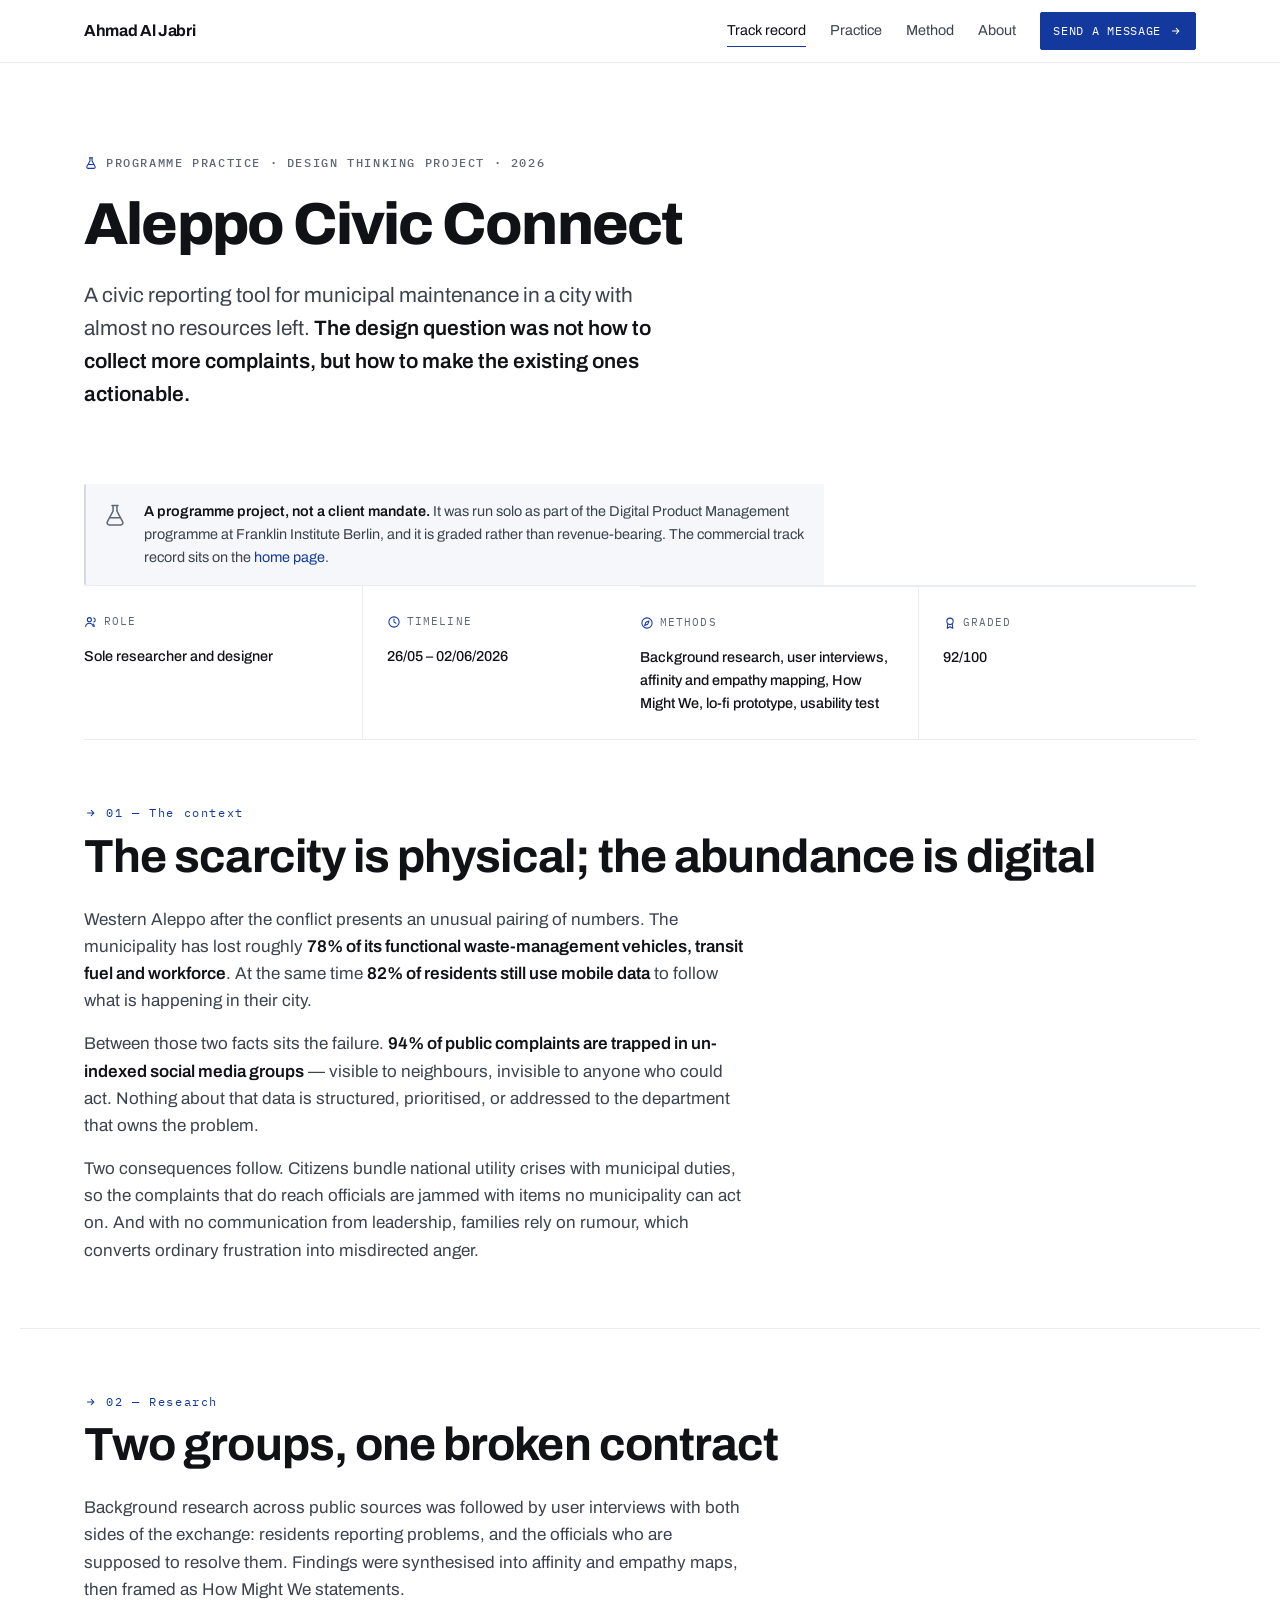
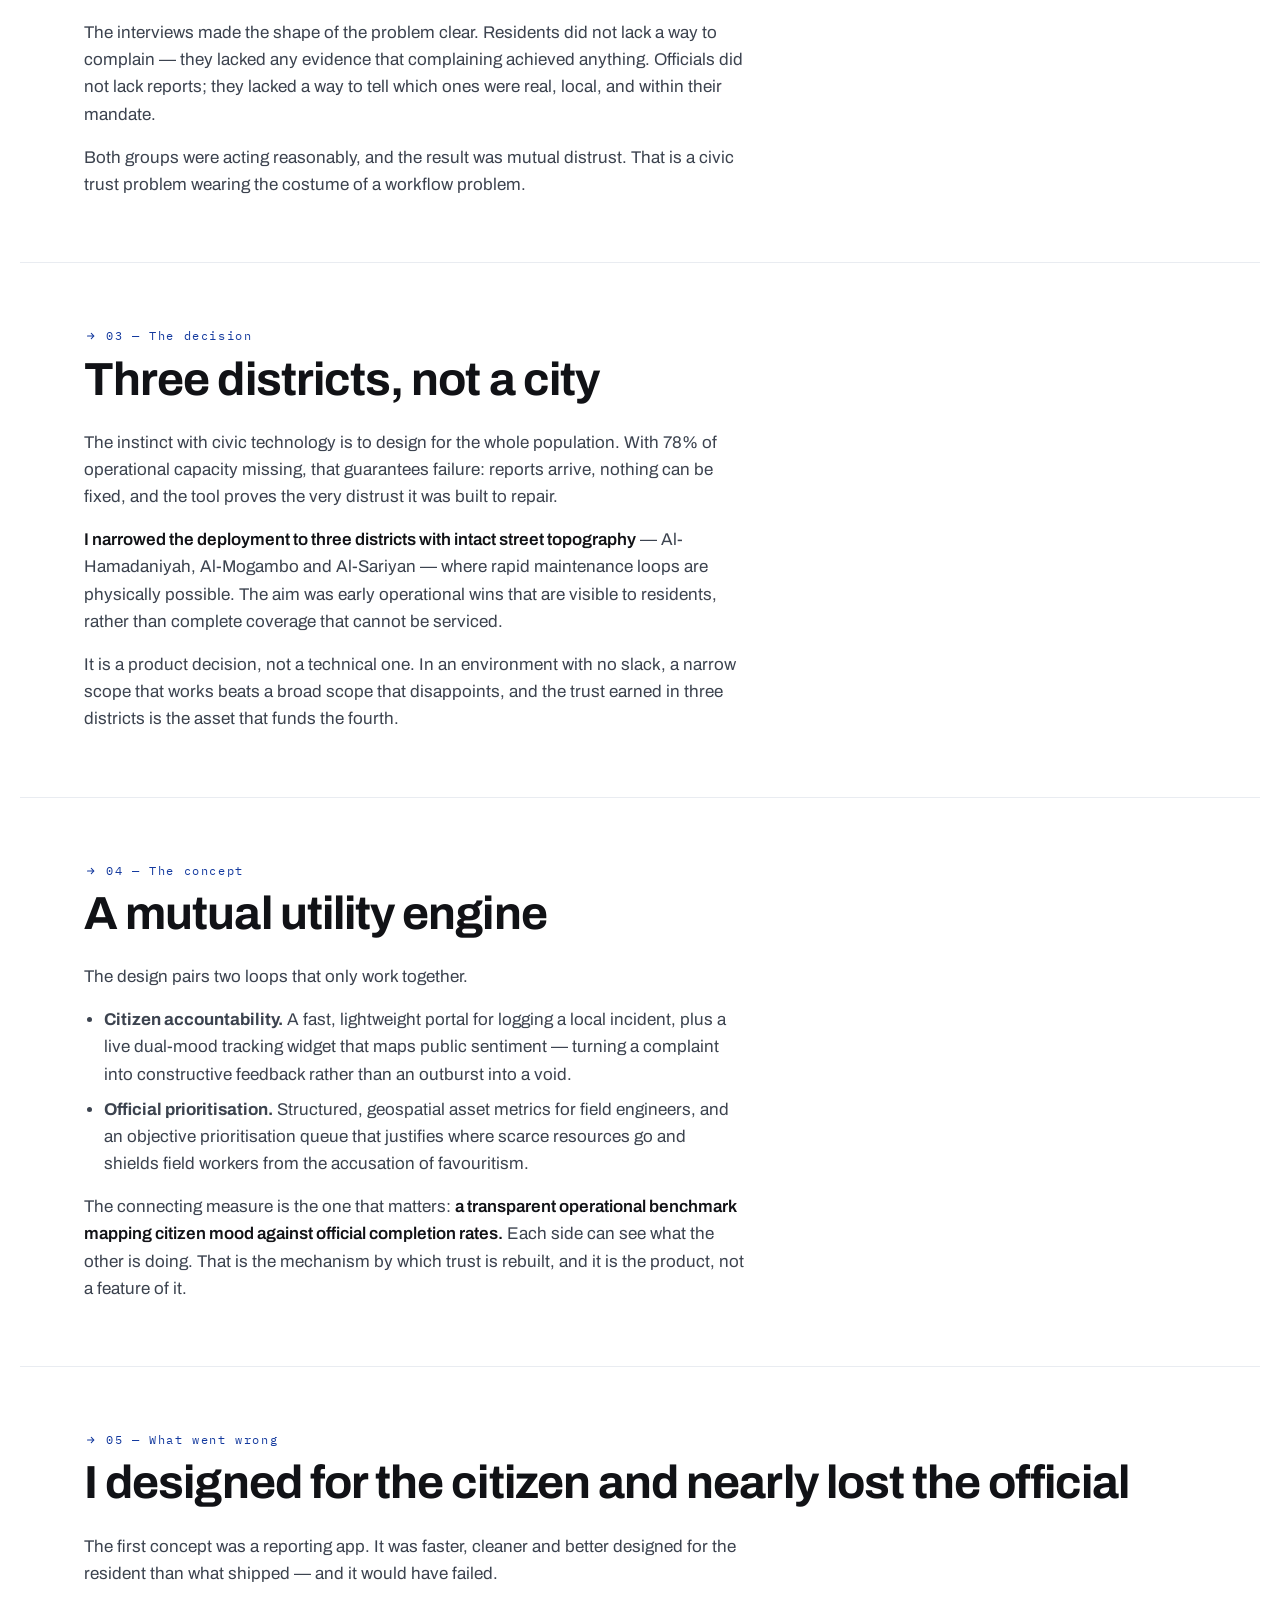
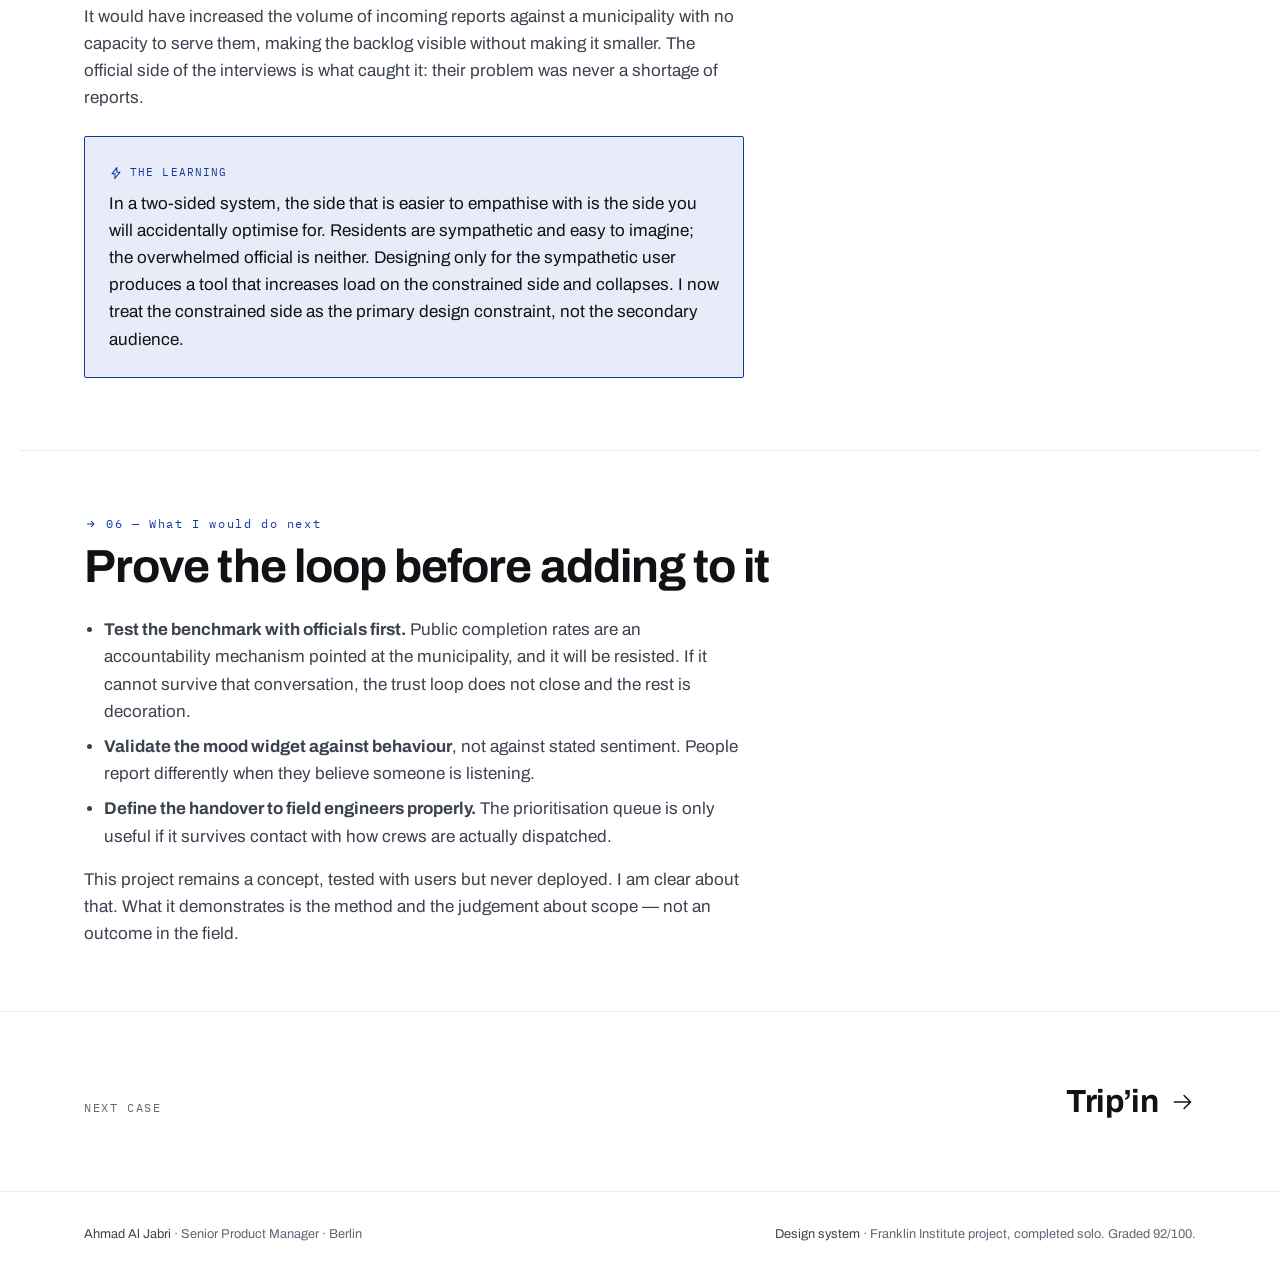
==== commit 1e84decc: "Add files via upload" ====
--- a/ahmad-site/case-aleppo.html
+++ b/ahmad-site/case-aleppo.html
@@ -5,21 +5,14 @@
 <meta name="viewport" content="width=device-width, initial-scale=1, viewport-fit=cover">
 <title>Aleppo Civic Connect — Ahmad Al Jabri</title>
 <meta name="description" content="A Design Thinking project: a civic reporting tool for municipal maintenance in a post-conflict city, where 78% of assets are gone but 82% of residents are still online.">
-<link rel="stylesheet" href="assets/css/fonts.css">
-<link rel="icon" href="assets/img/favicon.svg" type="image/svg+xml">
-<link rel="canonical" href="https://ahmadaljabri.netlify.app/case-aleppo.html">
-<meta property="og:type" content="website">
-<meta property="og:title" content="Aleppo Civic Connect — Ahmad Al Jabri">
-<meta property="og:description" content="A Design Thinking project: a civic reporting tool for municipal maintenance in a post-conflict city, where 78% of assets are gone but 82% of residents are still online.">
-<meta property="og:url" content="https://ahmadaljabri.netlify.app/case-aleppo.html">
-<meta property="og:image" content="https://ahmadaljabri.netlify.app/assets/img/ahmad.jpg">
-<meta name="twitter:card" content="summary">
+<link rel="preconnect" href="https://fonts.googleapis.com">
+<link rel="preconnect" href="https://fonts.gstatic.com" crossorigin>
+<link rel="stylesheet" href="https://fonts.googleapis.com/css2?family=Archivo:wght@400;500;600;700;800&family=IBM+Plex+Mono:wght@400;500&display=swap">
 <link rel="stylesheet" href="assets/css/styles.css">
-<link rel="stylesheet" href="assets/css/consent.css">
 </head>
 <body>
 
-<!-- icon set -->
+<!-- ICON SET — see assets/sprite.html and styleguide.html §Iconography -->
 <svg class="icon-sprite" aria-hidden="true" focusable="false" xmlns="http://www.w3.org/2000/svg"><defs>
   <symbol id="i-arrow" viewBox="0 0 24 24"><path d="M4 12h14M13 6l6 6-6 6"/></symbol>
   <symbol id="i-arrow-sm" viewBox="0 0 24 24"><path d="M6 12h11M12.5 7.5 17 12l-4.5 4.5"/></symbol>
@@ -187,12 +180,10 @@
 <footer class="foot">
   <div class="wrap foot-in">
     <span><a href="index.html">Ahmad Al Jabri</a> · Senior Product Manager · Berlin</span>
-    <span>Franklin Institute project, completed solo. Graded 92/100.</span>
-    <span><a href="impressum.html">Impressum</a> · <a href="datenschutz.html">Datenschutz</a> · <a href="#" data-cookie-settings>Cookie settings</a></span>
+    <span><a href="styleguide.html">Design system</a> · Franklin Institute project, completed solo. Graded 92/100.</span>
   </div>
 </footer>
 
 <script src="assets/js/main.js"></script>
-<script src="assets/js/consent.js"></script>
 </body>
 </html>
